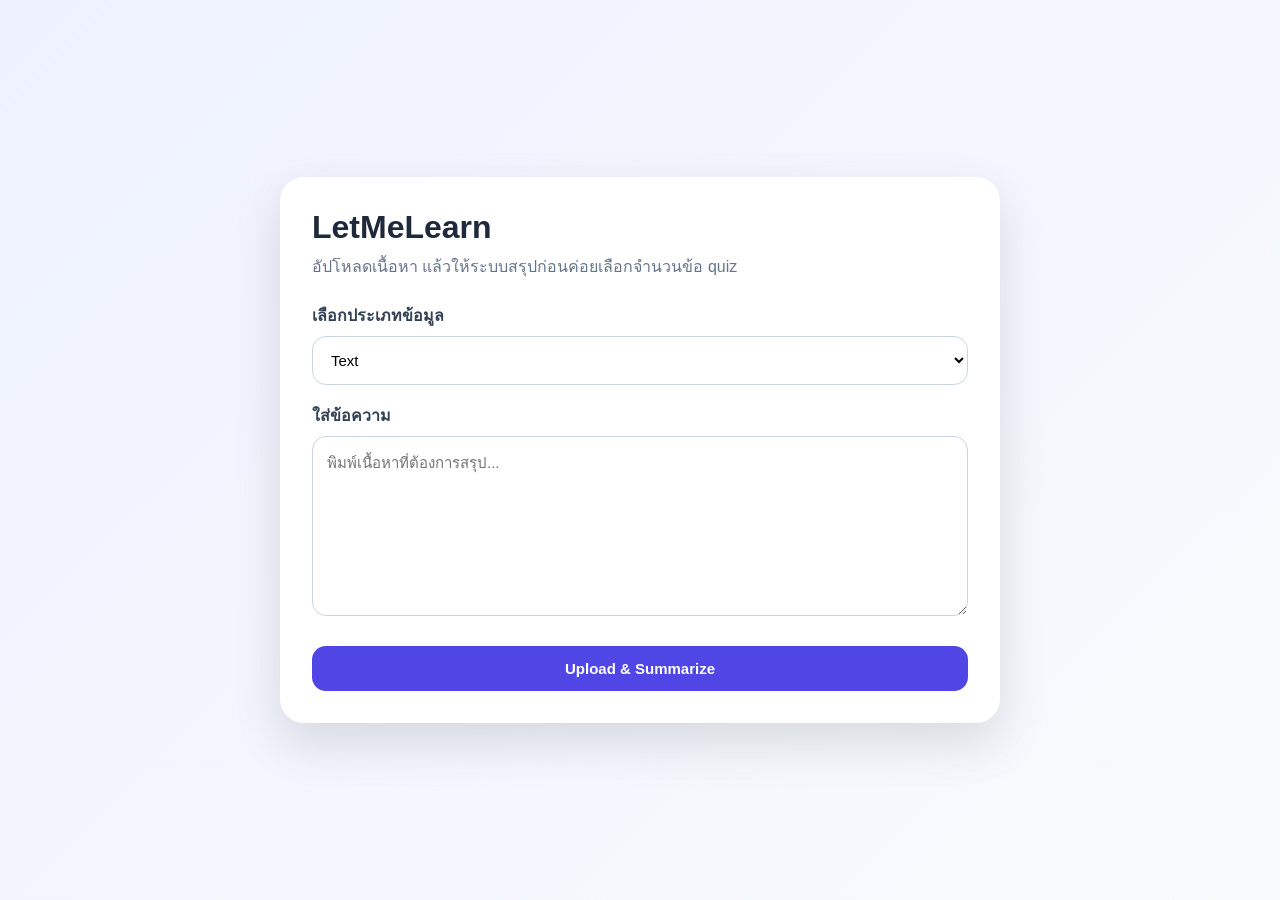
==== index.html @ 799140c4 "Initial commit" ====
<!DOCTYPE html>
<html lang="th">
<head>
  <meta charset="UTF-8" />
  <meta name="viewport" content="width=device-width, initial-scale=1.0" />
  <title>LetMeLearn</title>
  <link rel="stylesheet" href="/static/style.css" />
</head>
<body>
  <div class="container">
    <h1>LetMeLearn</h1>
    <div class="subtitle">อัปโหลดเนื้อหา แล้วให้ระบบสรุปก่อนค่อยเลือกจำนวนข้อ quiz</div>

    <form id="uploadForm">
      <div class="field">
        <label for="data_type">เลือกประเภทข้อมูล</label>
        <select id="data_type" name="data_type">
          <option value="text">Text</option>
          <option value="image">Image</option>
          <option value="pdf">PDF</option>
        </select>
      </div>

      <div class="field" id="textBox">
        <label for="text_content">ใส่ข้อความ</label>
        <textarea id="text_content" name="text_content" placeholder="พิมพ์เนื้อหาที่ต้องการสรุป..."></textarea>
      </div>

      <div class="field" id="fileBox" style="display: none;">
        <label for="file">อัปโหลดไฟล์</label>
        <input type="file" id="file" name="file" />
      </div>

      <button class="submit-btn" id="submitBtn" type="submit">Upload & Summarize</button>
    </form>

    <div class="progress-wrapper" id="progressWrapper">
      <div class="progress-header">
        <span>Processing...</span>
        <span id="progressPercent">0%</span>
      </div>
      <div class="progress-bar">
        <div class="progress-fill" id="progressFill"></div>
      </div>
      <div class="status-text" id="statusText">กำลังเริ่มประมวลผล...</div>
    </div>
  </div>

  

  <script src="/static/script.js"></script>
</body>
</html>
---- static/style.css ----
* {
  box-sizing: border-box;
  font-family: Arial, sans-serif;
}

body {
  margin: 0;
  background: linear-gradient(135deg, #eef2ff, #f8fafc);
  min-height: 100vh;
  display: flex;
  align-items: center;
  justify-content: center;
  padding: 24px;
}

.container {
  width: 100%;
  max-width: 720px;
  background: white;
  border-radius: 24px;
  box-shadow: 0 20px 50px rgba(0, 0, 0, 0.12);
  padding: 32px;
  animation: fadeUp 0.5s ease;
}

h1 {
  margin-top: 0;
  margin-bottom: 8px;
  font-size: 32px;
  color: #1e293b;
}

.subtitle {
  margin-bottom: 24px;
  color: #64748b;
}

label {
  display: block;
  margin-bottom: 8px;
  font-weight: bold;
  color: #334155;
}

select,
textarea,
input[type="file"],
input[type="number"] {
  width: 100%;
  padding: 14px;
  border: 1px solid #cbd5e1;
  border-radius: 14px;
  font-size: 15px;
  outline: none;
  transition: 0.2s;
  background: #fff;
}

select:focus,
textarea:focus,
input[type="file"]:focus,
input[type="number"]:focus {
  border-color: #6366f1;
  box-shadow: 0 0 0 4px rgba(99, 102, 241, 0.12);
}

textarea {
  resize: vertical;
  min-height: 180px;
}

.field {
  margin-bottom: 18px;
}

.submit-btn,
.quiz-btn,
.close-btn {
  border: none;
  border-radius: 14px;
  padding: 14px 18px;
  font-size: 15px;
  font-weight: bold;
  cursor: pointer;
  transition: 0.2s;
}

.submit-btn {
  width: 100%;
  background: #4f46e5;
  color: white;
  margin-top: 8px;
}

.submit-btn:hover {
  background: #4338ca;
  transform: translateY(-1px);
}

.submit-btn:disabled {
  background: #94a3b8;
  cursor: not-allowed;
  transform: none;
}

.progress-wrapper {
  margin-top: 22px;
  display: none;
  animation: fadeIn 0.3s ease;
}

.progress-header {
  display: flex;
  justify-content: space-between;
  margin-bottom: 8px;
  color: #334155;
  font-weight: bold;
}

.progress-bar {
  width: 100%;
  height: 16px;
  background: #e2e8f0;
  border-radius: 999px;
  overflow: hidden;
}

.progress-fill {
  width: 0%;
  height: 100%;
  background: linear-gradient(90deg, #6366f1, #8b5cf6);
  border-radius: 999px;
  transition: width 0.35s ease;
}

.status-text {
  margin-top: 8px;
  color: #64748b;
  font-size: 14px;
}

.modal-overlay {
  position: fixed;
  inset: 0;
  background: rgba(15, 23, 42, 0.55);
  display: none;
  align-items: center;
  justify-content: center;
  padding: 20px;
  z-index: 999;
}

.modal {
  width: 100%;
  max-width: 700px;
  max-height: 85vh;
  overflow-y: auto;
  background: white;
  border-radius: 24px;
  padding: 28px;
  box-shadow: 0 24px 60px rgba(0, 0, 0, 0.2);
  animation: popIn 0.25s ease;
}

.modal h2 {
  margin-top: 0;
  color: #1e293b;
}

.summary-box {
  background: #f8fafc;
  border: 1px solid #e2e8f0;
  border-radius: 16px;
  padding: 16px;
  color: #334155;
  white-space: pre-wrap;
  line-height: 1.6;
  margin-bottom: 20px;
}

.quiz-actions {
  display: flex;
  gap: 12px;
  margin-top: 16px;
  flex-wrap: wrap;
}

.quiz-btn {
  background: #16a34a;
  color: white;
  flex: 1;
  min-width: 160px;
}

.quiz-btn:hover {
  background: #15803d;
}

.close-btn {
  background: #e2e8f0;
  color: #1e293b;
  flex: 1;
  min-width: 160px;
}

.close-btn:hover {
  background: #cbd5e1;
}

.small-note {
  font-size: 13px;
  color: #64748b;
  margin-top: 8px;
}

@keyframes fadeUp {
  from {
    opacity: 0;
    transform: translateY(18px);
  }
  to {
    opacity: 1;
    transform: translateY(0);
  }
}

@keyframes fadeIn {
  from { opacity: 0; }
  to { opacity: 1; }
}

@keyframes popIn {
  from {
    opacity: 0;
    transform: scale(0.96);
  }
  to {
    opacity: 1;
    transform: scale(1);
  }
}
.quiz-card {
  background: #ffffff;
  border: 1px solid #e2e8f0;
  border-radius: 18px;
  padding: 18px;
  margin-bottom: 18px;
  box-shadow: 0 8px 24px rgba(15, 23, 42, 0.05);
}

.quiz-question {
  font-size: 16px;
  color: #1e293b;
  margin-bottom: 14px;
  line-height: 1.6;
}

.quiz-choices {
  display: grid;
  gap: 10px;
}

.choice-item {
  display: flex;
  align-items: center;
  gap: 10px;
  background: #f8fafc;
  border: 1px solid #e2e8f0;
  border-radius: 14px;
  padding: 12px 14px;
  cursor: pointer;
  transition: 0.2s;
}

.choice-item:hover {
  background: #eef2ff;
  border-color: #6366f1;
}

.choice-item input[type="radio"] {
  width: auto;
  margin: 0;
}

.answer-result {
  margin-top: 14px;
  padding: 12px 14px;
  border-radius: 12px;
  font-size: 14px;
  font-weight: bold;
}

.answer-result.correct {
  background: #dcfce7;
  color: #166534;
  border: 1px solid #86efac;
}

.answer-result.incorrect {
  background: #fee2e2;
  color: #991b1b;
  border: 1px solid #fca5a5;
}

.score-box {
  margin-top: 20px;
  padding: 16px 18px;
  border-radius: 16px;
  background: #ede9fe;
  color: #4c1d95;
  font-size: 18px;
  font-weight: bold;
  text-align: center;
}

.quiz-footer-actions {
  display: flex;
  gap: 12px;
  margin-top: 20px;
  flex-wrap: wrap;
}
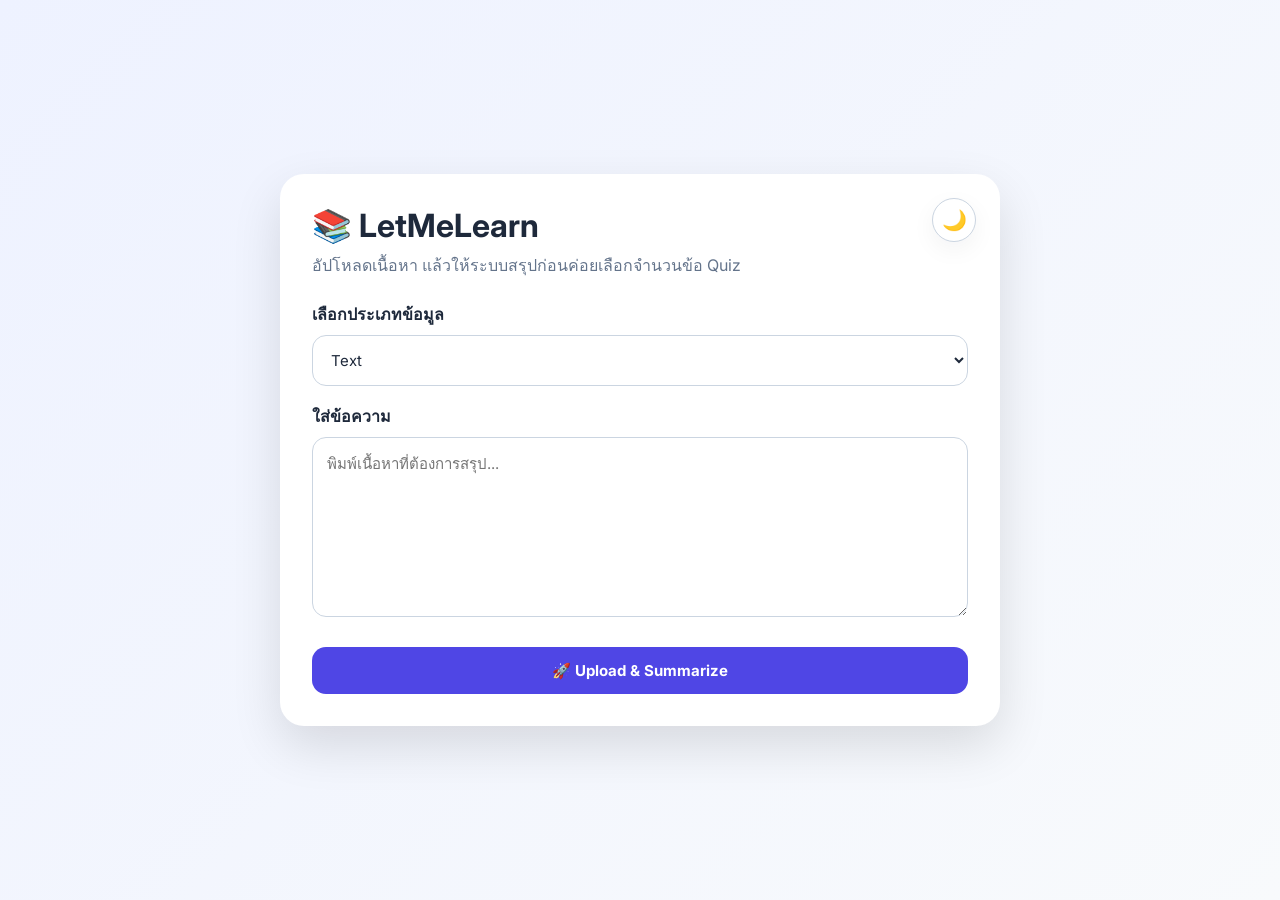
==== commit 88066580: "remove local tesseract config from main" ====
--- a/index.html
+++ b/index.html
@@ -1,15 +1,20 @@
 <!DOCTYPE html>
 <html lang="th">
+
 <head>
   <meta charset="UTF-8" />
   <meta name="viewport" content="width=device-width, initial-scale=1.0" />
   <title>LetMeLearn</title>
-  <link rel="stylesheet" href="/static/style.css" />
+  <link href="https://fonts.googleapis.com/css2?family=Inter:wght@400;600;700&display=swap" rel="stylesheet" />
+  <link rel="stylesheet" href="static/style.css">
+  <script src="static/theme.js"></script>
 </head>
+
 <body>
   <div class="container">
-    <h1>LetMeLearn</h1>
-    <div class="subtitle">อัปโหลดเนื้อหา แล้วให้ระบบสรุปก่อนค่อยเลือกจำนวนข้อ quiz</div>
+    <button class="theme-toggle" id="themeToggleBtn">🌙</button>
+    <h1>📚 LetMeLearn</h1>
+    <div class="subtitle">อัปโหลดเนื้อหา แล้วให้ระบบสรุปก่อนค่อยเลือกจำนวนข้อ Quiz</div>
 
     <form id="uploadForm">
       <div class="field">
@@ -31,7 +36,7 @@
         <input type="file" id="file" name="file" />
       </div>
 
-      <button class="submit-btn" id="submitBtn" type="submit">Upload & Summarize</button>
+      <button class="submit-btn" id="submitBtn" type="submit">🚀 Upload & Summarize</button>
     </form>
 
     <div class="progress-wrapper" id="progressWrapper">
@@ -46,8 +51,9 @@
     </div>
   </div>
 
-  
 
-  <script src="/static/script.js"></script>
+
+  <script src="static/script.js"></script>
 </body>
-</html>
+
+</html>
--- a/static/style.css
+++ b/static/style.css
@@ -1,321 +1,769 @@
-* {
-  box-sizing: border-box;
-  font-family: Arial, sans-serif;
-}
-
-body {
-  margin: 0;
-  background: linear-gradient(135deg, #eef2ff, #f8fafc);
-  min-height: 100vh;
-  display: flex;
-  align-items: center;
-  justify-content: center;
-  padding: 24px;
-}
-
-.container {
-  width: 100%;
-  max-width: 720px;
-  background: white;
-  border-radius: 24px;
-  box-shadow: 0 20px 50px rgba(0, 0, 0, 0.12);
-  padding: 32px;
-  animation: fadeUp 0.5s ease;
-}
-
-h1 {
-  margin-top: 0;
-  margin-bottom: 8px;
-  font-size: 32px;
-  color: #1e293b;
-}
-
-.subtitle {
-  margin-bottom: 24px;
-  color: #64748b;
-}
-
-label {
-  display: block;
-  margin-bottom: 8px;
-  font-weight: bold;
-  color: #334155;
-}
-
-select,
-textarea,
-input[type="file"],
-input[type="number"] {
-  width: 100%;
-  padding: 14px;
-  border: 1px solid #cbd5e1;
-  border-radius: 14px;
-  font-size: 15px;
-  outline: none;
-  transition: 0.2s;
-  background: #fff;
-}
-
-select:focus,
-textarea:focus,
-input[type="file"]:focus,
-input[type="number"]:focus {
-  border-color: #6366f1;
-  box-shadow: 0 0 0 4px rgba(99, 102, 241, 0.12);
-}
-
-textarea {
-  resize: vertical;
-  min-height: 180px;
-}
-
-.field {
-  margin-bottom: 18px;
-}
-
-.submit-btn,
-.quiz-btn,
-.close-btn {
-  border: none;
-  border-radius: 14px;
-  padding: 14px 18px;
-  font-size: 15px;
-  font-weight: bold;
-  cursor: pointer;
-  transition: 0.2s;
-}
-
-.submit-btn {
-  width: 100%;
-  background: #4f46e5;
-  color: white;
-  margin-top: 8px;
-}
-
-.submit-btn:hover {
-  background: #4338ca;
-  transform: translateY(-1px);
-}
-
-.submit-btn:disabled {
-  background: #94a3b8;
-  cursor: not-allowed;
-  transform: none;
-}
-
-.progress-wrapper {
-  margin-top: 22px;
-  display: none;
-  animation: fadeIn 0.3s ease;
-}
-
-.progress-header {
-  display: flex;
-  justify-content: space-between;
-  margin-bottom: 8px;
-  color: #334155;
-  font-weight: bold;
-}
-
-.progress-bar {
-  width: 100%;
-  height: 16px;
-  background: #e2e8f0;
-  border-radius: 999px;
-  overflow: hidden;
-}
-
-.progress-fill {
-  width: 0%;
-  height: 100%;
-  background: linear-gradient(90deg, #6366f1, #8b5cf6);
-  border-radius: 999px;
-  transition: width 0.35s ease;
-}
-
-.status-text {
-  margin-top: 8px;
-  color: #64748b;
-  font-size: 14px;
-}
-
-.modal-overlay {
-  position: fixed;
-  inset: 0;
-  background: rgba(15, 23, 42, 0.55);
-  display: none;
-  align-items: center;
-  justify-content: center;
-  padding: 20px;
-  z-index: 999;
-}
-
-.modal {
-  width: 100%;
-  max-width: 700px;
-  max-height: 85vh;
-  overflow-y: auto;
-  background: white;
-  border-radius: 24px;
-  padding: 28px;
-  box-shadow: 0 24px 60px rgba(0, 0, 0, 0.2);
-  animation: popIn 0.25s ease;
-}
-
-.modal h2 {
-  margin-top: 0;
-  color: #1e293b;
-}
-
-.summary-box {
-  background: #f8fafc;
-  border: 1px solid #e2e8f0;
-  border-radius: 16px;
-  padding: 16px;
-  color: #334155;
-  white-space: pre-wrap;
-  line-height: 1.6;
-  margin-bottom: 20px;
-}
-
-.quiz-actions {
-  display: flex;
-  gap: 12px;
-  margin-top: 16px;
-  flex-wrap: wrap;
-}
-
-.quiz-btn {
-  background: #16a34a;
-  color: white;
-  flex: 1;
-  min-width: 160px;
-}
-
-.quiz-btn:hover {
-  background: #15803d;
-}
-
-.close-btn {
-  background: #e2e8f0;
-  color: #1e293b;
-  flex: 1;
-  min-width: 160px;
-}
-
-.close-btn:hover {
-  background: #cbd5e1;
-}
-
-.small-note {
-  font-size: 13px;
-  color: #64748b;
-  margin-top: 8px;
-}
-
-@keyframes fadeUp {
-  from {
-    opacity: 0;
-    transform: translateY(18px);
-  }
-  to {
-    opacity: 1;
-    transform: translateY(0);
-  }
-}
-
-@keyframes fadeIn {
-  from { opacity: 0; }
-  to { opacity: 1; }
-}
-
-@keyframes popIn {
-  from {
-    opacity: 0;
-    transform: scale(0.96);
-  }
-  to {
-    opacity: 1;
-    transform: scale(1);
-  }
-}
-.quiz-card {
-  background: #ffffff;
-  border: 1px solid #e2e8f0;
-  border-radius: 18px;
-  padding: 18px;
-  margin-bottom: 18px;
-  box-shadow: 0 8px 24px rgba(15, 23, 42, 0.05);
-}
-
-.quiz-question {
-  font-size: 16px;
-  color: #1e293b;
-  margin-bottom: 14px;
-  line-height: 1.6;
-}
-
-.quiz-choices {
-  display: grid;
-  gap: 10px;
-}
-
-.choice-item {
-  display: flex;
-  align-items: center;
-  gap: 10px;
-  background: #f8fafc;
-  border: 1px solid #e2e8f0;
-  border-radius: 14px;
-  padding: 12px 14px;
-  cursor: pointer;
-  transition: 0.2s;
-}
-
-.choice-item:hover {
-  background: #eef2ff;
-  border-color: #6366f1;
-}
-
-.choice-item input[type="radio"] {
-  width: auto;
-  margin: 0;
-}
-
-.answer-result {
-  margin-top: 14px;
-  padding: 12px 14px;
-  border-radius: 12px;
-  font-size: 14px;
-  font-weight: bold;
-}
-
-.answer-result.correct {
-  background: #dcfce7;
-  color: #166534;
-  border: 1px solid #86efac;
-}
-
-.answer-result.incorrect {
-  background: #fee2e2;
-  color: #991b1b;
-  border: 1px solid #fca5a5;
-}
-
-.score-box {
-  margin-top: 20px;
-  padding: 16px 18px;
-  border-radius: 16px;
-  background: #ede9fe;
-  color: #4c1d95;
-  font-size: 18px;
-  font-weight: bold;
-  text-align: center;
-}
-
-.quiz-footer-actions {
-  display: flex;
-  gap: 12px;
-  margin-top: 20px;
-  flex-wrap: wrap;
-}+:root {
+  --bg-gradient: linear-gradient(135deg, #eef2ff, #f8fafc);
+  --container-bg: #ffffff;
+  --text-primary: #1e293b;
+  --text-secondary: #64748b;
+  --border-color: #cbd5e1;
+  --input-bg: #ffffff;
+  --input-focus: rgba(99, 102, 241, 0.12);
+  --input-focus-border: #6366f1;
+  --primary-btn: #4f46e5;
+  --primary-btn-hover: #4338ca;
+  --success-btn: #16a34a;
+  --success-btn-hover: #15803d;
+  --secondary-btn: #e2e8f0;
+  --secondary-btn-hover: #cbd5e1;
+  --secondary-btn-text: #1e293b;
+  --progress-bg: #e2e8f0;
+  --card-bg: #ffffff;
+  --card-border: #e2e8f0;
+  --choice-bg: #f8fafc;
+  --choice-hover-bg: #eef2ff;
+  --choice-hover-border: #6366f1;
+  --summary-bg: #f8fafc;
+  --shadow-sm: 0 8px 24px rgba(15, 23, 42, 0.05);
+  --shadow-lg: 0 20px 50px rgba(0, 0, 0, 0.12);
+}
+
+body.dark-mode {
+  --bg-gradient: linear-gradient(135deg, #0f172a, #1e293b);
+  --container-bg: #1e293b;
+  --text-primary: #f1f5f9;
+  --text-secondary: #94a3b8;
+  --border-color: #334155;
+  --input-bg: #0f172a;
+  --input-focus: rgba(129, 140, 248, 0.2);
+  --input-focus-border: #818cf8;
+  --primary-btn: #6366f1;
+  --primary-btn-hover: #4f46e5;
+  --success-btn: #22c55e;
+  --success-btn-hover: #16a34a;
+  --secondary-btn: #334155;
+  --secondary-btn-hover: #475569;
+  --secondary-btn-text: #f1f5f9;
+  --progress-bg: #334155;
+  --card-bg: #0f172a;
+  --card-border: #334155;
+  --choice-bg: #1e293b;
+  --choice-hover-bg: #334155;
+  --choice-hover-border: #818cf8;
+  --summary-bg: #0f172a;
+  --shadow-sm: 0 8px 24px rgba(0, 0, 0, 0.4);
+  --shadow-lg: 0 20px 50px rgba(0, 0, 0, 0.6);
+}
+
+* {
+  box-sizing: border-box;
+  font-family: 'Inter', Arial, sans-serif;
+}
+
+body {
+  margin: 0;
+  background: var(--bg-gradient);
+  min-height: 100vh;
+  display: flex;
+  align-items: center;
+  justify-content: center;
+  padding: 24px;
+  color: var(--text-primary);
+  transition: background 0.3s ease, color 0.3s ease;
+}
+
+.container {
+  width: 100%;
+  max-width: 720px;
+  background: var(--container-bg);
+  border-radius: 24px;
+  box-shadow: var(--shadow-lg);
+  padding: 32px;
+  animation: fadeUp 0.5s ease;
+  transition: background 0.3s ease, box-shadow 0.3s ease;
+  position: relative;
+}
+
+h1 {
+  margin-top: 0;
+  margin-bottom: 8px;
+  font-size: 32px;
+  color: var(--text-primary);
+  transition: color 0.3s ease;
+}
+
+.subtitle {
+  margin-bottom: 24px;
+  color: var(--text-secondary);
+  transition: color 0.3s ease;
+}
+
+label {
+  display: block;
+  margin-bottom: 8px;
+  font-weight: bold;
+  color: var(--text-primary);
+  transition: color 0.3s ease;
+}
+
+select,
+textarea,
+input[type="text"],
+input[type="file"],
+input[type="number"] {
+  width: 100%;
+  padding: 14px;
+  border: 1px solid var(--border-color);
+  border-radius: 14px;
+  font-size: 15px;
+  outline: none;
+  transition: 0.2s;
+  background: var(--input-bg);
+  color: var(--text-primary);
+}
+
+select:focus,
+textarea:focus,
+input[type="text"]:focus,
+input[type="file"]:focus,
+input[type="number"]:focus {
+  border-color: var(--input-focus-border);
+  box-shadow: 0 0 0 4px var(--input-focus);
+}
+
+textarea {
+  resize: vertical;
+  min-height: 180px;
+}
+
+.field {
+  margin-bottom: 18px;
+}
+
+.submit-btn,
+.quiz-btn,
+.close-btn {
+  border: none;
+  border-radius: 14px;
+  padding: 14px 18px;
+  font-size: 15px;
+  font-weight: bold;
+  cursor: pointer;
+  transition: 0.2s;
+}
+
+.submit-btn {
+  width: 100%;
+  background: var(--primary-btn);
+  color: white;
+  margin-top: 8px;
+}
+
+.submit-btn:hover {
+  background: var(--primary-btn-hover);
+  transform: translateY(-1px);
+}
+
+.submit-btn:disabled {
+  background: var(--text-secondary);
+  cursor: not-allowed;
+  transform: none;
+}
+
+.progress-wrapper {
+  margin-top: 22px;
+  display: none;
+  animation: fadeIn 0.3s ease;
+}
+
+.progress-header {
+  display: flex;
+  justify-content: space-between;
+  margin-bottom: 8px;
+  color: var(--text-primary);
+  font-weight: bold;
+}
+
+.progress-bar {
+  width: 100%;
+  height: 16px;
+  background: var(--progress-bg);
+  border-radius: 999px;
+  overflow: hidden;
+  transition: background 0.3s ease;
+}
+
+.progress-fill {
+  width: 0%;
+  height: 100%;
+  background: linear-gradient(90deg, #6366f1, #8b5cf6);
+  border-radius: 999px;
+  transition: width 0.35s ease;
+}
+
+.status-text {
+  margin-top: 8px;
+  color: var(--text-secondary);
+  font-size: 14px;
+}
+
+.summary-box {
+  background: var(--summary-bg);
+  border: 1px solid var(--border-color);
+  border-radius: 16px;
+  padding: 16px;
+  color: var(--text-primary);
+  white-space: pre-wrap;
+  line-height: 1.6;
+  margin-bottom: 20px;
+  transition: background 0.3s ease, border-color 0.3s ease, color 0.3s ease;
+}
+
+.quiz-actions {
+  display: flex;
+  gap: 12px;
+  margin-top: 16px;
+  flex-wrap: wrap;
+}
+
+.quiz-btn {
+  background: var(--success-btn);
+  color: white;
+  flex: 1;
+  min-width: 160px;
+}
+
+.quiz-btn:hover {
+  background: var(--success-btn-hover);
+}
+
+.close-btn {
+  background: var(--secondary-btn);
+  color: var(--secondary-btn-text);
+  flex: 1;
+  min-width: 160px;
+}
+
+.close-btn:hover {
+  background: var(--secondary-btn-hover);
+}
+
+.quiz-card {
+  background: var(--card-bg);
+  border: 1px solid var(--card-border);
+  border-radius: 18px;
+  padding: 18px;
+  margin-bottom: 18px;
+  box-shadow: var(--shadow-sm);
+  transition: background 0.3s ease, border-color 0.3s ease;
+}
+
+.quiz-question {
+  font-size: 16px;
+  color: var(--text-primary);
+  margin-bottom: 14px;
+  line-height: 1.6;
+}
+
+.quiz-choices {
+  display: grid;
+  gap: 10px;
+}
+
+.choice-item {
+  display: flex;
+  align-items: center;
+  gap: 10px;
+  background: var(--choice-bg);
+  border: 1px solid var(--border-color);
+  border-radius: 14px;
+  padding: 12px 14px;
+  cursor: pointer;
+  transition: 0.2s;
+  color: var(--text-primary);
+}
+
+.choice-item:hover {
+  background: var(--choice-hover-bg);
+  border-color: var(--choice-hover-border);
+}
+
+.choice-item input[type="radio"] {
+  width: auto;
+  margin: 0;
+}
+
+.answer-result {
+  margin-top: 14px;
+  padding: 12px 14px;
+  border-radius: 12px;
+  font-size: 14px;
+  font-weight: bold;
+}
+
+.answer-result.correct {
+  background: #dcfce7;
+  color: #166534;
+  border: 1px solid #86efac;
+}
+
+.answer-result.incorrect {
+  background: #fee2e2;
+  color: #991b1b;
+  border: 1px solid #fca5a5;
+}
+
+body.dark-mode .answer-result.correct {
+  background: rgba(22, 101, 52, 0.3);
+  color: #86efac;
+  border: 1px solid #166534;
+}
+
+body.dark-mode .answer-result.incorrect {
+  background: rgba(153, 27, 27, 0.3);
+  color: #fca5a5;
+  border: 1px solid #991b1b;
+}
+
+.score-box {
+  margin-top: 20px;
+  padding: 16px 18px;
+  border-radius: 16px;
+  background: #ede9fe;
+  color: #4c1d95;
+  font-size: 18px;
+  font-weight: bold;
+  text-align: center;
+}
+
+body.dark-mode .score-box {
+  background: rgba(76, 29, 149, 0.3);
+  color: #c4b5fd;
+}
+
+.quiz-footer-actions {
+  display: flex;
+  gap: 12px;
+  margin-top: 20px;
+  flex-wrap: wrap;
+}
+
+/* Theme Toggle Button */
+.theme-toggle {
+  position: absolute;
+  top: 24px;
+  right: 24px;
+  background: var(--input-bg);
+  border: 1px solid var(--border-color);
+  color: var(--text-primary);
+  border-radius: 50%;
+  width: 44px;
+  height: 44px;
+  display: flex;
+  align-items: center;
+  justify-content: center;
+  font-size: 20px;
+  cursor: pointer;
+  transition: all 0.3s ease;
+  box-shadow: var(--shadow-sm);
+  z-index: 10;
+}
+
+.theme-toggle:hover {
+  transform: scale(1.05);
+  box-shadow: 0 0 15px rgba(99, 102, 241, 0.4);
+}
+
+@keyframes fadeUp {
+  from {
+    opacity: 0;
+    transform: translateY(18px);
+  }
+  to {
+    opacity: 1;
+    transform: translateY(0);
+  }
+}
+
+@keyframes fadeIn {
+  from { opacity: 0; }
+  to { opacity: 1; }
+}
+
+@keyframes popIn {
+  from {
+    opacity: 0;
+    transform: scale(0.96);
+  }
+  to {
+    opacity: 1;
+    transform: scale(1);
+  }
+}
+
+/* Section Title */
+.section-title {
+  font-size: 20px;
+  font-weight: 700;
+  color: var(--text-primary);
+  margin-top: 28px;
+  margin-bottom: 16px;
+  padding-bottom: 8px;
+  border-bottom: 2px solid var(--border-color);
+  transition: color 0.3s ease, border-color 0.3s ease;
+}
+
+/* Quiz button disabled state */
+.quiz-btn:disabled {
+  background: var(--text-secondary);
+  cursor: not-allowed;
+  transform: none;
+}
+
+/* Quiz card hover effect */
+.quiz-card:hover {
+  transform: translateY(-2px);
+  box-shadow: 0 12px 32px rgba(99, 102, 241, 0.12);
+}
+
+/* Responsive adjustments */
+@media (max-width: 480px) {
+  .container {
+    padding: 20px;
+    border-radius: 18px;
+  }
+
+  h1 {
+    font-size: 24px;
+  }
+
+  .theme-toggle {
+    width: 38px;
+    height: 38px;
+    font-size: 16px;
+    top: 16px;
+    right: 16px;
+  }
+}
+
+/* Tooltip Styles */
+.tooltip-icon {
+  display: inline-flex;
+  align-items: center;
+  justify-content: center;
+  width: 18px;
+  height: 18px;
+  background: var(--border-color);
+  color: var(--container-bg);
+  border-radius: 50%;
+  font-size: 11px;
+  margin-left: 6px;
+  cursor: help;
+  position: relative;
+  transition: background 0.2s;
+}
+
+.tooltip-icon:hover {
+  background: var(--input-focus-border);
+}
+
+.tooltip-icon::after {
+  content: attr(data-tooltip);
+  position: absolute;
+  bottom: 150%;
+  left: 50%;
+  transform: translateX(-50%);
+  background: var(--text-primary);
+  color: var(--container-bg);
+  padding: 8px 12px;
+  border-radius: 8px;
+  font-size: 13px;
+  font-weight: normal;
+  white-space: pre-wrap;
+  width: max-content;
+  max-width: 250px;
+  opacity: 0;
+  visibility: hidden;
+  transition: opacity 0.2s, bottom 0.2s;
+  box-shadow: var(--shadow-sm);
+  z-index: 100;
+  text-align: center;
+  pointer-events: none;
+}
+
+.tooltip-icon::before {
+  content: "";
+  position: absolute;
+  bottom: 110%;
+  left: 50%;
+  transform: translateX(-50%);
+  border-width: 6px;
+  border-style: solid;
+  border-color: var(--text-primary) transparent transparent transparent;
+  opacity: 0;
+  visibility: hidden;
+  transition: opacity 0.2s, bottom 0.2s;
+  z-index: 100;
+  pointer-events: none;
+}
+
+.tooltip-icon:hover::after,
+.tooltip-icon:hover::before {
+  opacity: 1;
+  visibility: visible;
+  bottom: calc(100% + 5px);
+}
+
+/* Loading Overlay Styles (Result Page) */
+.loading-overlay {
+  position: absolute;
+  inset: 0;
+  background: rgba(var(--container-bg), 0.9);
+  /* Use a fallback background if rgba parsing fails due to variable containing hex */
+  background: var(--container-bg);
+  opacity: 0.95;
+  border-radius: 24px;
+  display: none; /* hidden by default */
+  flex-direction: column;
+  align-items: center;
+  justify-content: center;
+  z-index: 50;
+  animation: fadeIn 0.3s ease;
+}
+
+body.dark-mode .loading-overlay {
+  background: var(--container-bg);
+}
+
+.spinner {
+  width: 50px;
+  height: 50px;
+  border: 4px solid var(--border-color);
+  border-top-color: var(--primary-btn);
+  border-radius: 50%;
+  animation: spin 1s linear infinite;
+  margin-bottom: 20px;
+}
+
+.loading-text {
+  font-size: 18px;
+  font-weight: 600;
+  color: var(--text-primary);
+  margin-bottom: 8px;
+}
+
+.loading-subtext {
+  font-size: 14px;
+  color: var(--text-secondary);
+}
+
+@keyframes spin {
+  to { transform: rotate(360deg); }
+}
+
+/* Choice Item Highlights */
+.choice-item.selected {
+  border-color: var(--input-focus-border);
+  background: var(--choice-hover-bg);
+}
+
+.choice-item.correct-choice,
+.choice-item.correct-choice-highlight {
+  border-color: #166534;
+  background: #dcfce7;
+  color: #166534;
+}
+
+body.dark-mode .choice-item.correct-choice,
+body.dark-mode .choice-item.correct-choice-highlight {
+  border-color: #86efac;
+  background: rgba(22, 101, 52, 0.4);
+  color: #86efac;
+}
+
+.choice-item.incorrect-choice {
+  border-color: #991b1b;
+  background: #fee2e2;
+  color: #991b1b;
+}
+
+body.dark-mode .choice-item.incorrect-choice {
+  border-color: #fca5a5;
+  background: rgba(153, 27, 27, 0.4);
+  color: #fca5a5;
+}
+
+/* Base Modal Overlays */
+.modal-overlay {
+  position: fixed;
+  inset: 0;
+  background: rgba(15, 23, 42, 0.55);
+  display: none;
+  align-items: center;
+  justify-content: center;
+  padding: 20px;
+  z-index: 999;
+}
+
+/* Score Modal */
+.score-modal {
+  width: 100%;
+  max-width: 440px;
+  background: var(--container-bg);
+  border-radius: 28px;
+  padding: 40px;
+  text-align: center;
+  box-shadow: 0 30px 60px rgba(0,0,0,0.3);
+  animation: popIn 0.4s cubic-bezier(0.175, 0.885, 0.32, 1.275);
+}
+
+.score-modal h2 {
+  margin-top: 0;
+  color: var(--text-primary);
+  font-size: 24px;
+}
+
+.score-circle {
+  width: 140px;
+  height: 140px;
+  margin: 30px auto;
+  border-radius: 50%;
+  background: linear-gradient(135deg, #6366f1, #a855f7);
+  display: flex;
+  align-items: center;
+  justify-content: center;
+  box-shadow: 0 10px 25px rgba(99, 102, 241, 0.3);
+  color: white;
+  font-size: 42px;
+  font-weight: 800;
+  letter-spacing: -2px;
+}
+
+.feedback-text {
+  font-size: 18px;
+  color: var(--text-secondary);
+  margin-bottom: 30px;
+}
+
+.score-modal-actions {
+  display: flex;
+  flex-direction: column;
+  gap: 12px;
+}
+
+.score-modal-actions button {
+  width: 100%;
+}
+
+/* Error Card */
+.error-card {
+  background: var(--container-bg);
+  border: 1px solid #fca5a5;
+  border-left: 6px solid #ef4444;
+  border-radius: 16px;
+  padding: 24px;
+  margin-bottom: 24px;
+  color: var(--text-primary);
+  box-shadow: var(--shadow-sm);
+  animation: popIn 0.3s ease;
+}
+
+body.dark-mode .error-card {
+  border: 1px solid #991b1b;
+  border-left: 6px solid #ef4444;
+}
+
+/* File Input Styling */
+input[type="file"] {
+  padding: 10px 14px;
+  color: var(--text-secondary);
+  font-family: inherit;
+  font-size: 15px;
+}
+
+input[type="file"]::file-selector-button {
+  background-color: var(--border-color);
+  color: var(--text-primary);
+  border: none;
+  padding: 8px 16px;
+  border-radius: 8px;
+  cursor: pointer;
+  font-family: inherit;
+  font-weight: 600;
+  margin-right: 16px;
+  transition: all 0.2s ease;
+}
+
+input[type="file"]::file-selector-button:hover {
+  background-color: var(--input-focus-border);
+  color: white;
+}
+
+/* Custom Number Input Wrapper */
+.number-input-wrapper {
+  display: flex;
+  align-items: center;
+  background: var(--input-bg);
+  border: 2px solid var(--border-color);
+  border-radius: 12px;
+  overflow: hidden;
+  transition: all 0.2s ease;
+  height: 52px;
+}
+
+.number-input-wrapper:focus-within {
+  border-color: var(--input-focus-border);
+  box-shadow: 0 0 0 4px rgba(99, 102, 241, 0.1);
+}
+
+.number-input-wrapper input[type="number"] {
+  flex: 1;
+  border: none;
+  border-radius: 0;
+  text-align: center;
+  padding: 0;
+  font-size: 18px;
+  font-weight: 700;
+  background: transparent;
+  color: var(--text-primary);
+  -moz-appearance: textfield; /* Hide default arrows in Firefox */
+}
+
+/* Hide default arrows in Chrome/Safari/Edge */
+.number-input-wrapper input[type="number"]::-webkit-outer-spin-button,
+.number-input-wrapper input[type="number"]::-webkit-inner-spin-button {
+  -webkit-appearance: none;
+  margin: 0;
+}
+
+.number-input-wrapper input[type="number"]:focus {
+  border: none;
+  box-shadow: none;
+  outline: none;
+}
+
+.num-btn {
+  background: transparent;
+  border: none;
+  color: var(--text-secondary);
+  font-size: 24px;
+  width: 52px;
+  height: 100%;
+  cursor: pointer;
+  display: flex;
+  align-items: center;
+  justify-content: center;
+  transition: all 0.2s;
+  user-select: none;
+}
+
+.num-btn:active {
+  background: rgba(0,0,0,0.05);
+}
+
+body.dark-mode .num-btn:active {
+  background: rgba(255,255,255,0.05);
+}
+
+.num-btn:hover {
+  color: var(--text-primary);
+  background: var(--border-color);
+}
+
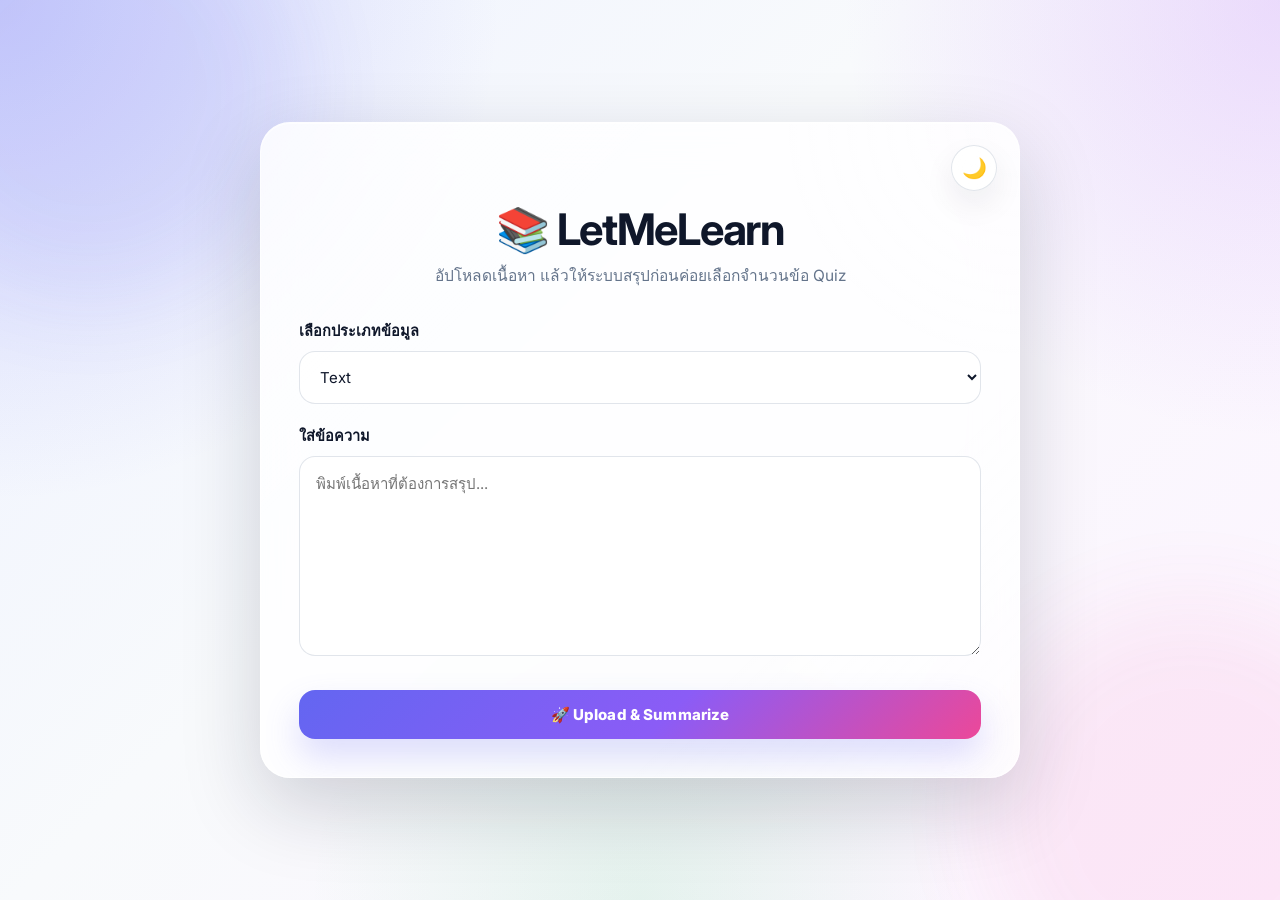
==== commit d31caa19: "Add LetmeLearn's Logo" ====
--- a/index.html
+++ b/index.html
@@ -7,6 +7,7 @@
   <title>LetMeLearn</title>
   <link href="https://fonts.googleapis.com/css2?family=Inter:wght@400;600;700&display=swap" rel="stylesheet" />
   <link rel="stylesheet" href="static/style.css">
+  <link rel="icon" type="image/png" href="/static/favicon.png">
   <script src="static/theme.js"></script>
 </head>
 
--- a/static/style.css
+++ b/static/style.css
@@ -1,769 +1,1058 @@
-:root {
-  --bg-gradient: linear-gradient(135deg, #eef2ff, #f8fafc);
-  --container-bg: #ffffff;
-  --text-primary: #1e293b;
-  --text-secondary: #64748b;
-  --border-color: #cbd5e1;
-  --input-bg: #ffffff;
-  --input-focus: rgba(99, 102, 241, 0.12);
-  --input-focus-border: #6366f1;
-  --primary-btn: #4f46e5;
-  --primary-btn-hover: #4338ca;
-  --success-btn: #16a34a;
-  --success-btn-hover: #15803d;
-  --secondary-btn: #e2e8f0;
-  --secondary-btn-hover: #cbd5e1;
-  --secondary-btn-text: #1e293b;
-  --progress-bg: #e2e8f0;
-  --card-bg: #ffffff;
-  --card-border: #e2e8f0;
-  --choice-bg: #f8fafc;
-  --choice-hover-bg: #eef2ff;
-  --choice-hover-border: #6366f1;
-  --summary-bg: #f8fafc;
-  --shadow-sm: 0 8px 24px rgba(15, 23, 42, 0.05);
-  --shadow-lg: 0 20px 50px rgba(0, 0, 0, 0.12);
-}
-
-body.dark-mode {
-  --bg-gradient: linear-gradient(135deg, #0f172a, #1e293b);
-  --container-bg: #1e293b;
-  --text-primary: #f1f5f9;
-  --text-secondary: #94a3b8;
-  --border-color: #334155;
-  --input-bg: #0f172a;
-  --input-focus: rgba(129, 140, 248, 0.2);
-  --input-focus-border: #818cf8;
-  --primary-btn: #6366f1;
-  --primary-btn-hover: #4f46e5;
-  --success-btn: #22c55e;
-  --success-btn-hover: #16a34a;
-  --secondary-btn: #334155;
-  --secondary-btn-hover: #475569;
-  --secondary-btn-text: #f1f5f9;
-  --progress-bg: #334155;
-  --card-bg: #0f172a;
-  --card-border: #334155;
-  --choice-bg: #1e293b;
-  --choice-hover-bg: #334155;
-  --choice-hover-border: #818cf8;
-  --summary-bg: #0f172a;
-  --shadow-sm: 0 8px 24px rgba(0, 0, 0, 0.4);
-  --shadow-lg: 0 20px 50px rgba(0, 0, 0, 0.6);
-}
-
-* {
-  box-sizing: border-box;
-  font-family: 'Inter', Arial, sans-serif;
-}
-
-body {
-  margin: 0;
-  background: var(--bg-gradient);
-  min-height: 100vh;
-  display: flex;
-  align-items: center;
-  justify-content: center;
-  padding: 24px;
-  color: var(--text-primary);
-  transition: background 0.3s ease, color 0.3s ease;
-}
-
-.container {
-  width: 100%;
-  max-width: 720px;
-  background: var(--container-bg);
-  border-radius: 24px;
-  box-shadow: var(--shadow-lg);
-  padding: 32px;
-  animation: fadeUp 0.5s ease;
-  transition: background 0.3s ease, box-shadow 0.3s ease;
-  position: relative;
-}
-
-h1 {
-  margin-top: 0;
-  margin-bottom: 8px;
-  font-size: 32px;
-  color: var(--text-primary);
-  transition: color 0.3s ease;
-}
-
-.subtitle {
-  margin-bottom: 24px;
-  color: var(--text-secondary);
-  transition: color 0.3s ease;
-}
-
-label {
-  display: block;
-  margin-bottom: 8px;
-  font-weight: bold;
-  color: var(--text-primary);
-  transition: color 0.3s ease;
-}
-
-select,
-textarea,
-input[type="text"],
-input[type="file"],
-input[type="number"] {
-  width: 100%;
-  padding: 14px;
-  border: 1px solid var(--border-color);
-  border-radius: 14px;
-  font-size: 15px;
-  outline: none;
-  transition: 0.2s;
-  background: var(--input-bg);
-  color: var(--text-primary);
-}
-
-select:focus,
-textarea:focus,
-input[type="text"]:focus,
-input[type="file"]:focus,
-input[type="number"]:focus {
-  border-color: var(--input-focus-border);
-  box-shadow: 0 0 0 4px var(--input-focus);
-}
-
-textarea {
-  resize: vertical;
-  min-height: 180px;
-}
-
-.field {
-  margin-bottom: 18px;
-}
-
-.submit-btn,
-.quiz-btn,
-.close-btn {
-  border: none;
-  border-radius: 14px;
-  padding: 14px 18px;
-  font-size: 15px;
-  font-weight: bold;
-  cursor: pointer;
-  transition: 0.2s;
-}
-
-.submit-btn {
-  width: 100%;
-  background: var(--primary-btn);
-  color: white;
-  margin-top: 8px;
-}
-
-.submit-btn:hover {
-  background: var(--primary-btn-hover);
-  transform: translateY(-1px);
-}
-
-.submit-btn:disabled {
-  background: var(--text-secondary);
-  cursor: not-allowed;
-  transform: none;
-}
-
-.progress-wrapper {
-  margin-top: 22px;
-  display: none;
-  animation: fadeIn 0.3s ease;
-}
-
-.progress-header {
-  display: flex;
-  justify-content: space-between;
-  margin-bottom: 8px;
-  color: var(--text-primary);
-  font-weight: bold;
-}
-
-.progress-bar {
-  width: 100%;
-  height: 16px;
-  background: var(--progress-bg);
-  border-radius: 999px;
-  overflow: hidden;
-  transition: background 0.3s ease;
-}
-
-.progress-fill {
-  width: 0%;
-  height: 100%;
-  background: linear-gradient(90deg, #6366f1, #8b5cf6);
-  border-radius: 999px;
-  transition: width 0.35s ease;
-}
-
-.status-text {
-  margin-top: 8px;
-  color: var(--text-secondary);
-  font-size: 14px;
-}
-
-.summary-box {
-  background: var(--summary-bg);
-  border: 1px solid var(--border-color);
-  border-radius: 16px;
-  padding: 16px;
-  color: var(--text-primary);
-  white-space: pre-wrap;
-  line-height: 1.6;
-  margin-bottom: 20px;
-  transition: background 0.3s ease, border-color 0.3s ease, color 0.3s ease;
-}
-
-.quiz-actions {
-  display: flex;
-  gap: 12px;
-  margin-top: 16px;
-  flex-wrap: wrap;
-}
-
-.quiz-btn {
-  background: var(--success-btn);
-  color: white;
-  flex: 1;
-  min-width: 160px;
-}
-
-.quiz-btn:hover {
-  background: var(--success-btn-hover);
-}
-
-.close-btn {
-  background: var(--secondary-btn);
-  color: var(--secondary-btn-text);
-  flex: 1;
-  min-width: 160px;
-}
-
-.close-btn:hover {
-  background: var(--secondary-btn-hover);
-}
-
-.quiz-card {
-  background: var(--card-bg);
-  border: 1px solid var(--card-border);
-  border-radius: 18px;
-  padding: 18px;
-  margin-bottom: 18px;
-  box-shadow: var(--shadow-sm);
-  transition: background 0.3s ease, border-color 0.3s ease;
-}
-
-.quiz-question {
-  font-size: 16px;
-  color: var(--text-primary);
-  margin-bottom: 14px;
-  line-height: 1.6;
-}
-
-.quiz-choices {
-  display: grid;
-  gap: 10px;
-}
-
-.choice-item {
-  display: flex;
-  align-items: center;
-  gap: 10px;
-  background: var(--choice-bg);
-  border: 1px solid var(--border-color);
-  border-radius: 14px;
-  padding: 12px 14px;
-  cursor: pointer;
-  transition: 0.2s;
-  color: var(--text-primary);
-}
-
-.choice-item:hover {
-  background: var(--choice-hover-bg);
-  border-color: var(--choice-hover-border);
-}
-
-.choice-item input[type="radio"] {
-  width: auto;
-  margin: 0;
-}
-
-.answer-result {
-  margin-top: 14px;
-  padding: 12px 14px;
-  border-radius: 12px;
-  font-size: 14px;
-  font-weight: bold;
-}
-
-.answer-result.correct {
-  background: #dcfce7;
-  color: #166534;
-  border: 1px solid #86efac;
-}
-
-.answer-result.incorrect {
-  background: #fee2e2;
-  color: #991b1b;
-  border: 1px solid #fca5a5;
-}
-
-body.dark-mode .answer-result.correct {
-  background: rgba(22, 101, 52, 0.3);
-  color: #86efac;
-  border: 1px solid #166534;
-}
-
-body.dark-mode .answer-result.incorrect {
-  background: rgba(153, 27, 27, 0.3);
-  color: #fca5a5;
-  border: 1px solid #991b1b;
-}
-
-.score-box {
-  margin-top: 20px;
-  padding: 16px 18px;
-  border-radius: 16px;
-  background: #ede9fe;
-  color: #4c1d95;
-  font-size: 18px;
-  font-weight: bold;
-  text-align: center;
-}
-
-body.dark-mode .score-box {
-  background: rgba(76, 29, 149, 0.3);
-  color: #c4b5fd;
-}
-
-.quiz-footer-actions {
-  display: flex;
-  gap: 12px;
-  margin-top: 20px;
-  flex-wrap: wrap;
-}
-
-/* Theme Toggle Button */
-.theme-toggle {
-  position: absolute;
-  top: 24px;
-  right: 24px;
-  background: var(--input-bg);
-  border: 1px solid var(--border-color);
-  color: var(--text-primary);
-  border-radius: 50%;
-  width: 44px;
-  height: 44px;
-  display: flex;
-  align-items: center;
-  justify-content: center;
-  font-size: 20px;
-  cursor: pointer;
-  transition: all 0.3s ease;
-  box-shadow: var(--shadow-sm);
-  z-index: 10;
-}
-
-.theme-toggle:hover {
-  transform: scale(1.05);
-  box-shadow: 0 0 15px rgba(99, 102, 241, 0.4);
-}
-
-@keyframes fadeUp {
-  from {
-    opacity: 0;
-    transform: translateY(18px);
-  }
-  to {
-    opacity: 1;
-    transform: translateY(0);
-  }
-}
-
-@keyframes fadeIn {
-  from { opacity: 0; }
-  to { opacity: 1; }
-}
-
-@keyframes popIn {
-  from {
-    opacity: 0;
-    transform: scale(0.96);
-  }
-  to {
-    opacity: 1;
-    transform: scale(1);
-  }
-}
-
-/* Section Title */
-.section-title {
-  font-size: 20px;
-  font-weight: 700;
-  color: var(--text-primary);
-  margin-top: 28px;
-  margin-bottom: 16px;
-  padding-bottom: 8px;
-  border-bottom: 2px solid var(--border-color);
-  transition: color 0.3s ease, border-color 0.3s ease;
-}
-
-/* Quiz button disabled state */
-.quiz-btn:disabled {
-  background: var(--text-secondary);
-  cursor: not-allowed;
-  transform: none;
-}
-
-/* Quiz card hover effect */
-.quiz-card:hover {
-  transform: translateY(-2px);
-  box-shadow: 0 12px 32px rgba(99, 102, 241, 0.12);
-}
-
-/* Responsive adjustments */
-@media (max-width: 480px) {
-  .container {
-    padding: 20px;
-    border-radius: 18px;
-  }
-
-  h1 {
-    font-size: 24px;
-  }
-
-  .theme-toggle {
-    width: 38px;
-    height: 38px;
-    font-size: 16px;
-    top: 16px;
-    right: 16px;
-  }
-}
-
-/* Tooltip Styles */
-.tooltip-icon {
-  display: inline-flex;
-  align-items: center;
-  justify-content: center;
-  width: 18px;
-  height: 18px;
-  background: var(--border-color);
-  color: var(--container-bg);
-  border-radius: 50%;
-  font-size: 11px;
-  margin-left: 6px;
-  cursor: help;
-  position: relative;
-  transition: background 0.2s;
-}
-
-.tooltip-icon:hover {
-  background: var(--input-focus-border);
-}
-
-.tooltip-icon::after {
-  content: attr(data-tooltip);
-  position: absolute;
-  bottom: 150%;
-  left: 50%;
-  transform: translateX(-50%);
-  background: var(--text-primary);
-  color: var(--container-bg);
-  padding: 8px 12px;
-  border-radius: 8px;
-  font-size: 13px;
-  font-weight: normal;
-  white-space: pre-wrap;
-  width: max-content;
-  max-width: 250px;
-  opacity: 0;
-  visibility: hidden;
-  transition: opacity 0.2s, bottom 0.2s;
-  box-shadow: var(--shadow-sm);
-  z-index: 100;
-  text-align: center;
-  pointer-events: none;
-}
-
-.tooltip-icon::before {
-  content: "";
-  position: absolute;
-  bottom: 110%;
-  left: 50%;
-  transform: translateX(-50%);
-  border-width: 6px;
-  border-style: solid;
-  border-color: var(--text-primary) transparent transparent transparent;
-  opacity: 0;
-  visibility: hidden;
-  transition: opacity 0.2s, bottom 0.2s;
-  z-index: 100;
-  pointer-events: none;
-}
-
-.tooltip-icon:hover::after,
-.tooltip-icon:hover::before {
-  opacity: 1;
-  visibility: visible;
-  bottom: calc(100% + 5px);
-}
-
-/* Loading Overlay Styles (Result Page) */
-.loading-overlay {
-  position: absolute;
-  inset: 0;
-  background: rgba(var(--container-bg), 0.9);
-  /* Use a fallback background if rgba parsing fails due to variable containing hex */
-  background: var(--container-bg);
-  opacity: 0.95;
-  border-radius: 24px;
-  display: none; /* hidden by default */
-  flex-direction: column;
-  align-items: center;
-  justify-content: center;
-  z-index: 50;
-  animation: fadeIn 0.3s ease;
-}
-
-body.dark-mode .loading-overlay {
-  background: var(--container-bg);
-}
-
-.spinner {
-  width: 50px;
-  height: 50px;
-  border: 4px solid var(--border-color);
-  border-top-color: var(--primary-btn);
-  border-radius: 50%;
-  animation: spin 1s linear infinite;
-  margin-bottom: 20px;
-}
-
-.loading-text {
-  font-size: 18px;
-  font-weight: 600;
-  color: var(--text-primary);
-  margin-bottom: 8px;
-}
-
-.loading-subtext {
-  font-size: 14px;
-  color: var(--text-secondary);
-}
-
-@keyframes spin {
-  to { transform: rotate(360deg); }
-}
-
-/* Choice Item Highlights */
-.choice-item.selected {
-  border-color: var(--input-focus-border);
-  background: var(--choice-hover-bg);
-}
-
-.choice-item.correct-choice,
-.choice-item.correct-choice-highlight {
-  border-color: #166534;
-  background: #dcfce7;
-  color: #166534;
-}
-
-body.dark-mode .choice-item.correct-choice,
-body.dark-mode .choice-item.correct-choice-highlight {
-  border-color: #86efac;
-  background: rgba(22, 101, 52, 0.4);
-  color: #86efac;
-}
-
-.choice-item.incorrect-choice {
-  border-color: #991b1b;
-  background: #fee2e2;
-  color: #991b1b;
-}
-
-body.dark-mode .choice-item.incorrect-choice {
-  border-color: #fca5a5;
-  background: rgba(153, 27, 27, 0.4);
-  color: #fca5a5;
-}
-
-/* Base Modal Overlays */
-.modal-overlay {
-  position: fixed;
-  inset: 0;
-  background: rgba(15, 23, 42, 0.55);
-  display: none;
-  align-items: center;
-  justify-content: center;
-  padding: 20px;
-  z-index: 999;
-}
-
-/* Score Modal */
-.score-modal {
-  width: 100%;
-  max-width: 440px;
-  background: var(--container-bg);
-  border-radius: 28px;
-  padding: 40px;
-  text-align: center;
-  box-shadow: 0 30px 60px rgba(0,0,0,0.3);
-  animation: popIn 0.4s cubic-bezier(0.175, 0.885, 0.32, 1.275);
-}
-
-.score-modal h2 {
-  margin-top: 0;
-  color: var(--text-primary);
-  font-size: 24px;
-}
-
-.score-circle {
-  width: 140px;
-  height: 140px;
-  margin: 30px auto;
-  border-radius: 50%;
-  background: linear-gradient(135deg, #6366f1, #a855f7);
-  display: flex;
-  align-items: center;
-  justify-content: center;
-  box-shadow: 0 10px 25px rgba(99, 102, 241, 0.3);
-  color: white;
-  font-size: 42px;
-  font-weight: 800;
-  letter-spacing: -2px;
-}
-
-.feedback-text {
-  font-size: 18px;
-  color: var(--text-secondary);
-  margin-bottom: 30px;
-}
-
-.score-modal-actions {
-  display: flex;
-  flex-direction: column;
-  gap: 12px;
-}
-
-.score-modal-actions button {
-  width: 100%;
-}
-
-/* Error Card */
-.error-card {
-  background: var(--container-bg);
-  border: 1px solid #fca5a5;
-  border-left: 6px solid #ef4444;
-  border-radius: 16px;
-  padding: 24px;
-  margin-bottom: 24px;
-  color: var(--text-primary);
-  box-shadow: var(--shadow-sm);
-  animation: popIn 0.3s ease;
-}
-
-body.dark-mode .error-card {
-  border: 1px solid #991b1b;
-  border-left: 6px solid #ef4444;
-}
-
-/* File Input Styling */
-input[type="file"] {
-  padding: 10px 14px;
-  color: var(--text-secondary);
-  font-family: inherit;
-  font-size: 15px;
-}
-
-input[type="file"]::file-selector-button {
-  background-color: var(--border-color);
-  color: var(--text-primary);
-  border: none;
-  padding: 8px 16px;
-  border-radius: 8px;
-  cursor: pointer;
-  font-family: inherit;
-  font-weight: 600;
-  margin-right: 16px;
-  transition: all 0.2s ease;
-}
-
-input[type="file"]::file-selector-button:hover {
-  background-color: var(--input-focus-border);
-  color: white;
-}
-
-/* Custom Number Input Wrapper */
-.number-input-wrapper {
-  display: flex;
-  align-items: center;
-  background: var(--input-bg);
-  border: 2px solid var(--border-color);
-  border-radius: 12px;
-  overflow: hidden;
-  transition: all 0.2s ease;
-  height: 52px;
-}
-
-.number-input-wrapper:focus-within {
-  border-color: var(--input-focus-border);
-  box-shadow: 0 0 0 4px rgba(99, 102, 241, 0.1);
-}
-
-.number-input-wrapper input[type="number"] {
-  flex: 1;
-  border: none;
-  border-radius: 0;
-  text-align: center;
-  padding: 0;
-  font-size: 18px;
-  font-weight: 700;
-  background: transparent;
-  color: var(--text-primary);
-  -moz-appearance: textfield; /* Hide default arrows in Firefox */
-}
-
-/* Hide default arrows in Chrome/Safari/Edge */
-.number-input-wrapper input[type="number"]::-webkit-outer-spin-button,
-.number-input-wrapper input[type="number"]::-webkit-inner-spin-button {
-  -webkit-appearance: none;
-  margin: 0;
-}
-
-.number-input-wrapper input[type="number"]:focus {
-  border: none;
-  box-shadow: none;
-  outline: none;
-}
-
-.num-btn {
-  background: transparent;
-  border: none;
-  color: var(--text-secondary);
-  font-size: 24px;
-  width: 52px;
-  height: 100%;
-  cursor: pointer;
-  display: flex;
-  align-items: center;
-  justify-content: center;
-  transition: all 0.2s;
-  user-select: none;
-}
-
-.num-btn:active {
-  background: rgba(0,0,0,0.05);
-}
-
-body.dark-mode .num-btn:active {
-  background: rgba(255,255,255,0.05);
-}
-
-.num-btn:hover {
-  color: var(--text-primary);
-  background: var(--border-color);
-}
-+:root {
+  --bg-gradient:
+    radial-gradient(circle at top left, rgba(99, 102, 241, 0.24), transparent 32%),
+    radial-gradient(circle at top right, rgba(168, 85, 247, 0.18), transparent 28%),
+    radial-gradient(circle at bottom center, rgba(34, 197, 94, 0.10), transparent 30%),
+    linear-gradient(135deg, #eef2ff 0%, #f8fafc 42%, #fdf4ff 100%);
+  --container-bg: rgba(255, 255, 255, 0.78);
+  --container-border: rgba(255, 255, 255, 0.65);
+  --text-primary: #0f172a;
+  --text-secondary: #64748b;
+  --text-soft: #94a3b8;
+  --border-color: rgba(148, 163, 184, 0.28);
+  --input-bg: rgba(255, 255, 255, 0.78);
+  --input-focus: rgba(99, 102, 241, 0.14);
+  --input-focus-border: #6366f1;
+  --primary-btn: linear-gradient(135deg, #6366f1 0%, #8b5cf6 54%, #ec4899 100%);
+  --primary-btn-hover: linear-gradient(135deg, #4f46e5 0%, #7c3aed 54%, #db2777 100%);
+  --success-btn: linear-gradient(135deg, #22c55e, #16a34a);
+  --success-btn-hover: linear-gradient(135deg, #16a34a, #15803d);
+  --secondary-btn: rgba(226, 232, 240, 0.92);
+  --secondary-btn-hover: rgba(203, 213, 225, 0.98);
+  --secondary-btn-text: #0f172a;
+  --progress-bg: rgba(226, 232, 240, 0.92);
+  --progress-fill: linear-gradient(90deg, #6366f1 0%, #8b5cf6 48%, #ec4899 100%);
+  --card-bg: rgba(255, 255, 255, 0.82);
+  --card-border: rgba(226, 232, 240, 0.95);
+  --choice-bg: rgba(248, 250, 252, 0.92);
+  --choice-hover-bg: rgba(238, 242, 255, 0.96);
+  --choice-hover-border: #6366f1;
+  --summary-bg: rgba(248, 250, 252, 0.72);
+  --glass-highlight: rgba(255, 255, 255, 0.65);
+  --shadow-sm: 0 14px 32px rgba(15, 23, 42, 0.07);
+  --shadow-md: 0 22px 48px rgba(76, 29, 149, 0.10);
+  --shadow-lg: 0 28px 80px rgba(15, 23, 42, 0.18);
+  --glow: 0 0 0 1px rgba(255,255,255,0.6), 0 18px 45px rgba(99, 102, 241, 0.18);
+  --radius-xl: 30px;
+  --radius-lg: 22px;
+  --radius-md: 16px;
+}
+
+body.dark-mode {
+  --bg-gradient:
+    radial-gradient(circle at top left, rgba(129, 140, 248, 0.22), transparent 24%),
+    radial-gradient(circle at top right, rgba(217, 70, 239, 0.18), transparent 22%),
+    radial-gradient(circle at bottom center, rgba(34, 197, 94, 0.10), transparent 24%),
+    linear-gradient(135deg, #020617 0%, #0f172a 46%, #1e1b4b 100%);
+  --container-bg: rgba(15, 23, 42, 0.74);
+  --container-border: rgba(99, 102, 241, 0.18);
+  --text-primary: #f8fafc;
+  --text-secondary: #94a3b8;
+  --text-soft: #64748b;
+  --border-color: rgba(71, 85, 105, 0.65);
+  --input-bg: rgba(2, 6, 23, 0.72);
+  --input-focus: rgba(129, 140, 248, 0.18);
+  --input-focus-border: #818cf8;
+  --primary-btn: linear-gradient(135deg, #818cf8 0%, #8b5cf6 50%, #ec4899 100%);
+  --primary-btn-hover: linear-gradient(135deg, #6366f1 0%, #7c3aed 50%, #db2777 100%);
+  --success-btn: linear-gradient(135deg, #22c55e, #16a34a);
+  --success-btn-hover: linear-gradient(135deg, #16a34a, #15803d);
+  --secondary-btn: rgba(30, 41, 59, 0.95);
+  --secondary-btn-hover: rgba(51, 65, 85, 0.98);
+  --secondary-btn-text: #f8fafc;
+  --progress-bg: rgba(51, 65, 85, 0.95);
+  --progress-fill: linear-gradient(90deg, #818cf8 0%, #c084fc 48%, #f472b6 100%);
+  --card-bg: rgba(2, 6, 23, 0.58);
+  --card-border: rgba(71, 85, 105, 0.8);
+  --choice-bg: rgba(15, 23, 42, 0.88);
+  --choice-hover-bg: rgba(30, 41, 59, 0.96);
+  --choice-hover-border: #818cf8;
+  --summary-bg: rgba(2, 6, 23, 0.56);
+  --glass-highlight: rgba(255, 255, 255, 0.06);
+  --shadow-sm: 0 16px 30px rgba(0, 0, 0, 0.24);
+  --shadow-md: 0 22px 48px rgba(79, 70, 229, 0.16);
+  --shadow-lg: 0 30px 90px rgba(0, 0, 0, 0.42);
+  --glow: 0 0 0 1px rgba(129,140,248,0.15), 0 18px 45px rgba(99, 102, 241, 0.22);
+}
+
+* {
+  box-sizing: border-box;
+  font-family: 'Inter', 'Segoe UI', Arial, sans-serif;
+}
+
+html {
+  scroll-behavior: smooth;
+}
+
+body {
+  margin: 0;
+  background: var(--bg-gradient);
+  background-attachment: fixed;
+  min-height: 100vh;
+  display: flex;
+  align-items: center;
+  justify-content: center;
+  padding: 28px;
+  color: var(--text-primary);
+  transition: background 0.35s ease, color 0.35s ease;
+  position: relative;
+  overflow-x: hidden;
+}
+
+body::before,
+body::after {
+  content: "";
+  position: fixed;
+  width: 420px;
+  height: 420px;
+  border-radius: 999px;
+  filter: blur(48px);
+  opacity: 0.45;
+  pointer-events: none;
+  z-index: 0;
+  animation: floatBlob 16s ease-in-out infinite;
+}
+
+body::before {
+  top: -120px;
+  left: -120px;
+  background: rgba(99, 102, 241, 0.24);
+}
+
+body::after {
+  right: -120px;
+  bottom: -120px;
+  background: rgba(236, 72, 153, 0.18);
+  animation-delay: -8s;
+}
+
+.container {
+  width: 100%;
+  max-width: 760px;
+  background: var(--container-bg);
+  border: 1px solid var(--container-border);
+  backdrop-filter: blur(22px);
+  -webkit-backdrop-filter: blur(22px);
+  border-radius: var(--radius-xl);
+  box-shadow: var(--shadow-lg), inset 0 1px 0 var(--glass-highlight);
+  padding: 84px 38px 38px 38px;
+  animation: fadeUp 0.7s ease;
+  transition: background 0.35s ease, box-shadow 0.35s ease, border-color 0.35s ease, transform 0.35s ease;
+  position: relative;
+  overflow: hidden;
+  z-index: 1;
+}
+
+.container::before {
+  content: "";
+  position: absolute;
+  inset: 0;
+  background:
+    linear-gradient(135deg, rgba(255,255,255,0.26), transparent 28%, transparent 72%, rgba(255,255,255,0.08)),
+    radial-gradient(circle at top right, rgba(255,255,255,0.22), transparent 24%);
+  pointer-events: none;
+}
+
+.container > * {
+  position: relative;
+  z-index: 1;
+}
+
+h1 {
+  margin-top: 0;
+  margin-bottom: 10px;
+  font-size: clamp(2rem, 3.4vw, 3rem);
+  line-height: 1.05;
+  letter-spacing: -0.03em;
+  color: var(--text-primary);
+  text-align: center;
+  text-wrap: balance;
+}
+
+h1,
+.section-title,
+.score-modal h2 {
+  text-shadow: 0 1px 0 rgba(255,255,255,0.18);
+}
+
+.subtitle {
+  margin: 0 auto 30px;
+  color: var(--text-secondary);
+  text-align: center;
+  max-width: 620px;
+  line-height: 1.7;
+  font-size: 15.5px;
+}
+
+label {
+  display: flex;
+  align-items: center;
+  gap: 6px;
+  margin-bottom: 9px;
+  font-weight: 700;
+  font-size: 14.5px;
+  color: var(--text-primary);
+}
+
+select,
+textarea,
+input[type="text"],
+input[type="file"],
+input[type="number"] {
+  width: 100%;
+  padding: 15px 16px;
+  border: 1px solid var(--border-color);
+  border-radius: 16px;
+  font-size: 15px;
+  outline: none;
+  transition: border-color 0.22s ease, box-shadow 0.22s ease, background 0.22s ease, transform 0.22s ease;
+  background: var(--input-bg);
+  color: var(--text-primary);
+  box-shadow: inset 0 1px 0 rgba(255,255,255,0.22);
+}
+
+select:hover,
+textarea:hover,
+input[type="text"]:hover,
+input[type="file"]:hover,
+input[type="number"]:hover {
+  border-color: rgba(99, 102, 241, 0.32);
+}
+
+select:focus,
+textarea:focus,
+input[type="text"]:focus,
+input[type="file"]:focus,
+input[type="number"]:focus {
+  border-color: var(--input-focus-border);
+  box-shadow: 0 0 0 5px var(--input-focus), var(--shadow-sm);
+  transform: translateY(-1px);
+}
+
+textarea {
+  resize: vertical;
+  min-height: 200px;
+  line-height: 1.65;
+}
+
+.field {
+  margin-bottom: 20px;
+}
+
+.submit-btn,
+.quiz-btn,
+.close-btn {
+  border: none;
+  border-radius: 16px;
+  padding: 15px 18px;
+  font-size: 15px;
+  font-weight: 800;
+  letter-spacing: 0.01em;
+  cursor: pointer;
+  transition: transform 0.22s ease, box-shadow 0.22s ease, background 0.22s ease, opacity 0.22s ease;
+  box-shadow: var(--shadow-sm);
+}
+
+.submit-btn,
+.quiz-btn {
+  color: white;
+}
+
+.submit-btn {
+  width: 100%;
+  background: var(--primary-btn);
+  margin-top: 10px;
+  box-shadow: 0 18px 35px rgba(99, 102, 241, 0.22);
+}
+
+.submit-btn:hover,
+.quiz-btn:hover,
+.close-btn:hover,
+.outline-btn:hover {
+  transform: translateY(-2px);
+}
+
+.submit-btn:hover {
+  background: var(--primary-btn-hover);
+  box-shadow: 0 24px 45px rgba(99, 102, 241, 0.28);
+}
+
+.submit-btn:active,
+.quiz-btn:active,
+.close-btn:active,
+.outline-btn:active,
+.num-btn:active {
+  transform: translateY(0);
+}
+
+.submit-btn:disabled,
+.quiz-btn:disabled {
+  background: linear-gradient(135deg, #94a3b8, #64748b);
+  cursor: not-allowed;
+  transform: none;
+  box-shadow: none;
+}
+
+.progress-wrapper {
+  margin-top: 24px;
+  display: none;
+  animation: fadeIn 0.35s ease;
+}
+
+.progress-header {
+  display: flex;
+  justify-content: space-between;
+  gap: 12px;
+  margin-bottom: 10px;
+  color: var(--text-primary);
+  font-weight: 700;
+  font-size: 14px;
+}
+
+.progress-bar {
+  width: 100%;
+  height: 16px;
+  background: var(--progress-bg);
+  border-radius: 999px;
+  overflow: hidden;
+  box-shadow: inset 0 2px 6px rgba(15, 23, 42, 0.08);
+}
+
+.progress-fill {
+  width: 0%;
+  height: 100%;
+  background: var(--progress-fill);
+  border-radius: 999px;
+  position: relative;
+  transition: width 0.4s ease;
+}
+
+.progress-fill::after {
+  content: "";
+  position: absolute;
+  inset: 0;
+  background: linear-gradient(90deg, transparent, rgba(255,255,255,0.45), transparent);
+  animation: shimmer 2.4s linear infinite;
+}
+
+.status-text {
+  margin-top: 10px;
+  color: var(--text-secondary);
+  font-size: 14px;
+  line-height: 1.5;
+}
+
+.summary-box,
+.error-card,
+.score-box {
+  backdrop-filter: blur(16px);
+  -webkit-backdrop-filter: blur(16px);
+}
+
+.summary-box {
+  background: var(--summary-bg);
+  border: 1px solid var(--border-color);
+  border-radius: 20px;
+  padding: 18px 18px;
+  color: var(--text-primary);
+  white-space: pre-wrap;
+  line-height: 1.75;
+  margin-bottom: 22px;
+  transition: background 0.3s ease, border-color 0.3s ease, color 0.3s ease, transform 0.25s ease;
+  box-shadow: var(--shadow-sm);
+}
+
+.summary-box:hover {
+  transform: translateY(-1px);
+}
+
+.quiz-actions,
+.quiz-footer-actions {
+  display: flex;
+  gap: 12px;
+  margin-top: 18px;
+  flex-wrap: wrap;
+}
+
+.quiz-btn {
+  background: var(--success-btn);
+  flex: 1;
+  min-width: 160px;
+  box-shadow: 0 16px 30px rgba(34, 197, 94, 0.18);
+}
+
+.quiz-btn:hover {
+  background: var(--success-btn-hover);
+}
+
+.close-btn {
+  background: var(--secondary-btn);
+  color: var(--secondary-btn-text);
+  flex: 1;
+  min-width: 160px;
+}
+
+.outline-btn {
+  background: rgba(255,255,255,0.08);
+  color: var(--text-primary);
+  border: 1px solid var(--border-color);
+  padding: 15px 24px;
+  border-radius: 16px;
+  font-size: 15px;
+  font-weight: 700;
+  cursor: pointer;
+  transition: all 0.25s ease;
+  width: 100%;
+  margin-top: 12px;
+  box-shadow: var(--shadow-sm);
+}
+
+.outline-btn:hover {
+  background: var(--input-bg);
+  border-color: var(--input-focus-border);
+  box-shadow: 0 18px 36px rgba(99, 102, 241, 0.14);
+}
+
+.quiz-card {
+  background: var(--card-bg);
+  border: 1px solid var(--card-border);
+  border-radius: 22px;
+  padding: 20px;
+  margin-bottom: 18px;
+  box-shadow: var(--shadow-sm);
+  transition: transform 0.25s ease, background 0.3s ease, border-color 0.3s ease, box-shadow 0.25s ease;
+  position: relative;
+  overflow: hidden;
+}
+
+.quiz-card::before {
+  content: "";
+  position: absolute;
+  inset: 0;
+  background: linear-gradient(135deg, rgba(255,255,255,0.16), transparent 38%);
+  pointer-events: none;
+}
+
+.quiz-card:hover {
+  transform: translateY(-3px);
+  box-shadow: 0 18px 38px rgba(99, 102, 241, 0.12);
+}
+
+.quiz-question {
+  font-size: 16px;
+  color: var(--text-primary);
+  margin-bottom: 16px;
+  line-height: 1.75;
+  font-weight: 700;
+}
+
+.quiz-choices {
+  display: grid;
+  gap: 11px;
+}
+
+.choice-item {
+  display: flex;
+  align-items: center;
+  gap: 12px;
+  background: var(--choice-bg);
+  border: 1px solid var(--border-color);
+  border-radius: 16px;
+  padding: 13px 15px;
+  cursor: pointer;
+  transition: transform 0.18s ease, background 0.22s ease, border-color 0.22s ease, box-shadow 0.22s ease;
+  color: var(--text-primary);
+  min-height: 56px;
+}
+
+.choice-item:hover {
+  background: var(--choice-hover-bg);
+  border-color: var(--choice-hover-border);
+  box-shadow: 0 10px 22px rgba(99, 102, 241, 0.10);
+  transform: translateY(-1px);
+}
+
+.choice-item input[type="radio"] {
+  width: auto;
+  margin: 0;
+  accent-color: var(--input-focus-border);
+}
+
+.choice-item.selected {
+  border-color: var(--input-focus-border);
+  background: var(--choice-hover-bg);
+  box-shadow: 0 0 0 4px var(--input-focus);
+}
+
+.choice-item.correct-choice,
+.choice-item.correct-choice-highlight {
+  border-color: #166534;
+  background: #dcfce7;
+  color: #166534;
+}
+
+body.dark-mode .choice-item.correct-choice,
+body.dark-mode .choice-item.correct-choice-highlight {
+  border-color: #86efac;
+  background: rgba(22, 101, 52, 0.4);
+  color: #86efac;
+}
+
+.choice-item.incorrect-choice {
+  border-color: #991b1b;
+  background: #fee2e2;
+  color: #991b1b;
+}
+
+body.dark-mode .choice-item.incorrect-choice {
+  border-color: #fca5a5;
+  background: rgba(153, 27, 27, 0.4);
+  color: #fca5a5;
+}
+
+.answer-result {
+  margin-top: 14px;
+  padding: 13px 15px;
+  border-radius: 14px;
+  font-size: 14px;
+  font-weight: 700;
+  line-height: 1.6;
+}
+
+.answer-result.correct {
+  background: #dcfce7;
+  color: #166534;
+  border: 1px solid #86efac;
+}
+
+.answer-result.incorrect {
+  background: #fee2e2;
+  color: #991b1b;
+  border: 1px solid #fca5a5;
+}
+
+body.dark-mode .answer-result.correct {
+  background: rgba(22, 101, 52, 0.3);
+  color: #86efac;
+  border: 1px solid #166534;
+}
+
+body.dark-mode .answer-result.incorrect {
+  background: rgba(153, 27, 27, 0.3);
+  color: #fca5a5;
+  border: 1px solid #991b1b;
+}
+
+.score-box {
+  margin-top: 22px;
+  padding: 18px 20px;
+  border-radius: 20px;
+  background: linear-gradient(135deg, rgba(99,102,241,0.16), rgba(168,85,247,0.18));
+  color: #4c1d95;
+  font-size: 18px;
+  font-weight: 800;
+  text-align: center;
+  border: 1px solid rgba(139, 92, 246, 0.18);
+  box-shadow: var(--shadow-sm);
+}
+
+body.dark-mode .score-box {
+  background: linear-gradient(135deg, rgba(99,102,241,0.18), rgba(168,85,247,0.22));
+  color: #ddd6fe;
+}
+
+.theme-toggle,
+.back-nav-btn {
+  position: absolute;
+  top: 22px;
+  background: var(--input-bg);
+  border: 1px solid var(--border-color);
+  color: var(--text-primary);
+  border-radius: 50%;
+  width: 46px;
+  height: 46px;
+  padding: 0;
+  line-height: 1;
+  display: flex;
+  align-items: center;
+  justify-content: center;
+  font-size: 20px;
+  cursor: pointer;
+  transition: all 0.25s ease;
+  box-shadow: var(--shadow-sm);
+  z-index: 10;
+  text-decoration: none;
+  backdrop-filter: blur(12px);
+  -webkit-backdrop-filter: blur(12px);
+}
+
+.theme-toggle {
+  right: 22px;
+}
+
+.back-nav-btn {
+  left: 22px;
+}
+
+.theme-toggle:hover,
+.back-nav-btn:hover {
+  transform: translateY(-2px) scale(1.04);
+  box-shadow: 0 0 0 4px var(--input-focus), 0 14px 26px rgba(99, 102, 241, 0.14);
+  border-color: var(--input-focus-border);
+}
+
+.back-nav-btn:hover {
+  background: var(--choice-hover-bg);
+}
+
+.section-title {
+  font-size: 20px;
+  font-weight: 800;
+  color: var(--text-primary);
+  margin-top: 30px;
+  margin-bottom: 16px;
+  padding-bottom: 10px;
+  border-bottom: 1px solid var(--border-color);
+  position: relative;
+}
+
+.section-title::after {
+  content: "";
+  position: absolute;
+  left: 0;
+  bottom: -1px;
+  width: 86px;
+  height: 3px;
+  border-radius: 999px;
+  background: var(--progress-fill);
+}
+
+.tooltip-icon {
+  display: inline-flex;
+  align-items: center;
+  justify-content: center;
+  width: 18px;
+  height: 18px;
+  background: linear-gradient(135deg, #818cf8, #a855f7);
+  color: #fff;
+  border-radius: 50%;
+  font-size: 11px;
+  margin-left: 6px;
+  cursor: help;
+  position: relative;
+  transition: transform 0.2s ease, filter 0.2s ease;
+  box-shadow: 0 8px 14px rgba(99, 102, 241, 0.22);
+}
+
+.tooltip-icon:hover {
+  transform: translateY(-1px) scale(1.04);
+  filter: brightness(1.05);
+}
+
+.tooltip-icon::after {
+  content: attr(data-tooltip);
+  position: absolute;
+  bottom: 150%;
+  left: 50%;
+  transform: translateX(-50%);
+  background: rgba(15, 23, 42, 0.96);
+  color: #fff;
+  padding: 9px 12px;
+  border-radius: 10px;
+  font-size: 12.5px;
+  font-weight: 500;
+  white-space: normal;
+  width: max-content;
+  max-width: 280px;
+  opacity: 0;
+  visibility: hidden;
+  transition: opacity 0.2s, bottom 0.2s;
+  box-shadow: var(--shadow-sm);
+  z-index: 100;
+  text-align: center;
+  pointer-events: none;
+  line-height: 1.5;
+}
+
+.tooltip-icon::before {
+  content: "";
+  position: absolute;
+  bottom: 112%;
+  left: 50%;
+  transform: translateX(-50%);
+  border-width: 6px;
+  border-style: solid;
+  border-color: rgba(15, 23, 42, 0.96) transparent transparent transparent;
+  opacity: 0;
+  visibility: hidden;
+  transition: opacity 0.2s, bottom 0.2s;
+  z-index: 100;
+  pointer-events: none;
+}
+
+.tooltip-icon:hover::after,
+.tooltip-icon:hover::before {
+  opacity: 1;
+  visibility: visible;
+  bottom: calc(100% + 7px);
+}
+
+.loading-overlay {
+  position: absolute;
+  inset: 0;
+  background: rgba(248, 250, 252, 0.72);
+  backdrop-filter: blur(18px);
+  -webkit-backdrop-filter: blur(18px);
+  border-radius: var(--radius-xl);
+  display: none;
+  flex-direction: column;
+  align-items: center;
+  justify-content: center;
+  z-index: 50;
+  animation: fadeIn 0.3s ease;
+}
+
+body.dark-mode .loading-overlay {
+  background: rgba(2, 6, 23, 0.68);
+}
+
+.spinner {
+  width: 54px;
+  height: 54px;
+  border: 4px solid rgba(148, 163, 184, 0.25);
+  border-top-color: #8b5cf6;
+  border-right-color: #6366f1;
+  border-radius: 50%;
+  animation: spin 0.9s linear infinite;
+  margin-bottom: 20px;
+  box-shadow: 0 0 0 4px rgba(99, 102, 241, 0.08);
+}
+
+.loading-text {
+  font-size: 19px;
+  font-weight: 800;
+  color: var(--text-primary);
+  margin-bottom: 8px;
+}
+
+.loading-subtext {
+  font-size: 14px;
+  color: var(--text-secondary);
+}
+
+.modal-overlay {
+  position: fixed;
+  inset: 0;
+  background: rgba(2, 6, 23, 0.52);
+  backdrop-filter: blur(10px);
+  -webkit-backdrop-filter: blur(10px);
+  display: none;
+  align-items: center;
+  justify-content: center;
+  padding: 20px;
+  z-index: 999;
+}
+
+.score-modal {
+  width: 100%;
+  max-width: 460px;
+  background: var(--container-bg);
+  border: 1px solid var(--container-border);
+  backdrop-filter: blur(18px);
+  -webkit-backdrop-filter: blur(18px);
+  border-radius: 30px;
+  padding: 42px 34px;
+  text-align: center;
+  box-shadow: var(--shadow-lg);
+  animation: popIn 0.42s cubic-bezier(0.175, 0.885, 0.32, 1.275);
+}
+
+.score-modal h2 {
+  margin-top: 0;
+  color: var(--text-primary);
+  font-size: 26px;
+  letter-spacing: -0.03em;
+}
+
+.score-circle {
+  width: 150px;
+  height: 150px;
+  margin: 28px auto;
+  border-radius: 50%;
+  background: linear-gradient(135deg, #6366f1, #8b5cf6, #ec4899);
+  display: flex;
+  align-items: center;
+  justify-content: center;
+  box-shadow: 0 24px 44px rgba(99, 102, 241, 0.28), inset 0 1px 12px rgba(255,255,255,0.22);
+  color: white;
+  font-size: 42px;
+  font-weight: 900;
+  letter-spacing: -0.05em;
+  position: relative;
+}
+
+.score-circle::after {
+  content: "";
+  position: absolute;
+  inset: 8px;
+  border-radius: inherit;
+  border: 1px solid rgba(255,255,255,0.24);
+}
+
+.feedback-text {
+  font-size: 17px;
+  color: var(--text-secondary);
+  margin-bottom: 28px;
+  line-height: 1.7;
+}
+
+.score-modal-actions {
+  display: flex;
+  flex-direction: column;
+  gap: 12px;
+}
+
+.score-modal-actions button {
+  width: 100%;
+}
+
+.error-card {
+  background: rgba(255,255,255,0.72);
+  border: 1px solid #fecaca;
+  border-left: 6px solid #ef4444;
+  border-radius: 18px;
+  padding: 24px;
+  margin-bottom: 24px;
+  color: var(--text-primary);
+  box-shadow: var(--shadow-sm);
+  animation: popIn 0.3s ease;
+}
+
+body.dark-mode .error-card {
+  background: rgba(15, 23, 42, 0.74);
+  border: 1px solid #7f1d1d;
+  border-left: 6px solid #ef4444;
+}
+
+input[type="file"] {
+  padding: 10px 14px;
+  color: var(--text-secondary);
+  font-family: inherit;
+  font-size: 15px;
+}
+
+input[type="file"]::file-selector-button {
+  background: linear-gradient(135deg, rgba(99,102,241,0.16), rgba(168,85,247,0.18));
+  color: var(--text-primary);
+  border: 1px solid rgba(99,102,241,0.15);
+  padding: 9px 16px;
+  border-radius: 10px;
+  cursor: pointer;
+  font-family: inherit;
+  font-weight: 700;
+  margin-right: 16px;
+  transition: all 0.2s ease;
+}
+
+input[type="file"]::file-selector-button:hover {
+  background: linear-gradient(135deg, #6366f1, #8b5cf6);
+  color: white;
+  border-color: transparent;
+}
+
+.number-input-wrapper {
+  display: flex;
+  align-items: center;
+  background: var(--input-bg);
+  border: 1px solid var(--border-color);
+  border-radius: 16px;
+  overflow: hidden;
+  transition: all 0.22s ease;
+  height: 54px;
+  box-shadow: inset 0 1px 0 rgba(255,255,255,0.18);
+}
+
+.number-input-wrapper:focus-within {
+  border-color: var(--input-focus-border);
+  box-shadow: 0 0 0 5px var(--input-focus), var(--shadow-sm);
+  transform: translateY(-1px);
+}
+
+.number-input-wrapper input[type="number"] {
+  flex: 1;
+  border: none;
+  border-radius: 0;
+  text-align: center;
+  padding: 0;
+  font-size: 18px;
+  font-weight: 800;
+  background: transparent;
+  color: var(--text-primary);
+  -moz-appearance: textfield;
+}
+
+.number-input-wrapper input[type="number"]::-webkit-outer-spin-button,
+.number-input-wrapper input[type="number"]::-webkit-inner-spin-button {
+  -webkit-appearance: none;
+  margin: 0;
+}
+
+.number-input-wrapper input[type="number"]:focus {
+  border: none;
+  box-shadow: none;
+  outline: none;
+}
+
+.num-btn {
+  background: transparent;
+  border: none;
+  color: var(--text-secondary);
+  font-size: 24px;
+  width: 54px;
+  height: 100%;
+  cursor: pointer;
+  display: flex;
+  align-items: center;
+  justify-content: center;
+  transition: all 0.2s ease;
+  user-select: none;
+}
+
+.num-btn:hover {
+  color: var(--text-primary);
+  background: rgba(99, 102, 241, 0.08);
+}
+
+body.dark-mode .num-btn:active {
+  background: rgba(255,255,255,0.05);
+}
+
+::-webkit-scrollbar {
+  width: 11px;
+}
+
+::-webkit-scrollbar-track {
+  background: rgba(148, 163, 184, 0.10);
+}
+
+::-webkit-scrollbar-thumb {
+  background: linear-gradient(180deg, #818cf8, #a855f7);
+  border-radius: 999px;
+  border: 2px solid transparent;
+  background-clip: padding-box;
+}
+
+::selection {
+  background: rgba(139, 92, 246, 0.25);
+}
+
+@keyframes fadeUp {
+  from {
+    opacity: 0;
+    transform: translateY(22px) scale(0.985);
+  }
+  to {
+    opacity: 1;
+    transform: translateY(0) scale(1);
+  }
+}
+
+@keyframes fadeIn {
+  from { opacity: 0; }
+  to { opacity: 1; }
+}
+
+@keyframes popIn {
+  from {
+    opacity: 0;
+    transform: scale(0.94) translateY(8px);
+  }
+  to {
+    opacity: 1;
+    transform: scale(1) translateY(0);
+  }
+}
+
+@keyframes spin {
+  to { transform: rotate(360deg); }
+}
+
+@keyframes shimmer {
+  from { transform: translateX(-100%); }
+  to { transform: translateX(100%); }
+}
+
+@keyframes floatBlob {
+  0%, 100% { transform: translate3d(0, 0, 0) scale(1); }
+  50% { transform: translate3d(24px, -18px, 0) scale(1.06); }
+}
+
+@media (max-width: 768px) {
+  body {
+    padding: 18px;
+  }
+
+  .container {
+    padding: 76px 22px 24px;
+    border-radius: 24px;
+  }
+
+  .quiz-actions,
+  .quiz-footer-actions,
+  .score-modal-actions {
+    flex-direction: column;
+  }
+
+  .quiz-btn,
+  .close-btn {
+    min-width: 100%;
+  }
+}
+
+@media (max-width: 480px) {
+  body {
+    padding: 12px;
+  }
+
+  .container {
+    padding: 68px 16px 18px;
+    border-radius: 22px;
+  }
+
+  h1 {
+    font-size: 1.9rem;
+  }
+
+  .subtitle {
+    font-size: 14px;
+    margin-bottom: 22px;
+  }
+
+  .theme-toggle,
+  .back-nav-btn {
+    width: 40px;
+    height: 40px;
+    font-size: 16px;
+    top: 14px;
+  }
+
+  .theme-toggle {
+    right: 14px;
+  }
+
+  .back-nav-btn {
+    left: 14px;
+  }
+
+  .quiz-card,
+  .summary-box,
+  .score-modal {
+    border-radius: 18px;
+  }
+
+  .score-circle {
+    width: 128px;
+    height: 128px;
+    font-size: 36px;
+  }
+}
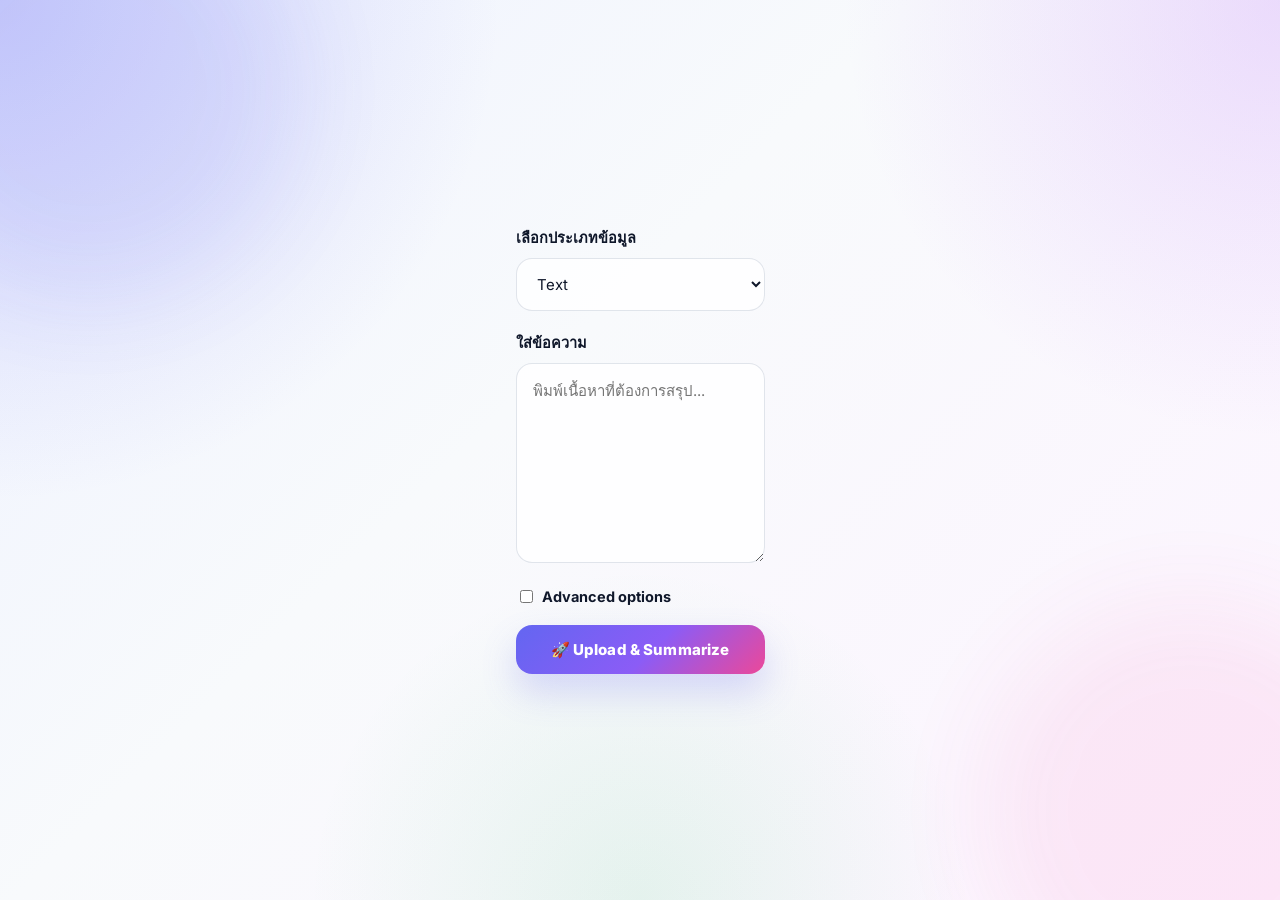
==== commit 14bb1623: "Advance Toggle enable" ====
--- a/index.html
+++ b/index.html
@@ -12,48 +12,52 @@
 </head>
 
 <body>
-  <div class="container">
-    <button class="theme-toggle" id="themeToggleBtn">🌙</button>
-    <h1>📚 LetMeLearn</h1>
-    <div class="subtitle">อัปโหลดเนื้อหา แล้วให้ระบบสรุปก่อนค่อยเลือกจำนวนข้อ Quiz</div>
+  <form id="uploadForm">
+  <div class="field">
+    <label for="data_type">เลือกประเภทข้อมูล</label>
+    <select id="data_type" name="data_type">
+      <option value="text">Text</option>
+      <option value="image">Image</option>
+      <option value="pdf">PDF</option>
+    </select>
+  </div>
 
-    <form id="uploadForm">
-      <div class="field">
-        <label for="data_type">เลือกประเภทข้อมูล</label>
-        <select id="data_type" name="data_type">
-          <option value="text">Text</option>
-          <option value="image">Image</option>
-          <option value="pdf">PDF</option>
-        </select>
-      </div>
+  <div class="field" id="textBox">
+    <label for="text_content">ใส่ข้อความ</label>
+    <textarea id="text_content" name="text_content" placeholder="พิมพ์เนื้อหาที่ต้องการสรุป..."></textarea>
+  </div>
 
-      <div class="field" id="textBox">
-        <label for="text_content">ใส่ข้อความ</label>
-        <textarea id="text_content" name="text_content" placeholder="พิมพ์เนื้อหาที่ต้องการสรุป..."></textarea>
-      </div>
+  <div class="field" id="fileBox" style="display: none;">
+    <label for="file">อัปโหลดไฟล์</label>
+    <input type="file" id="file" name="file" />
+  </div>
 
-      <div class="field" id="fileBox" style="display: none;">
-        <label for="file">อัปโหลดไฟล์</label>
-        <input type="file" id="file" name="file" />
-      </div>
+  <div class="advanced-toggle">
+    <label>
+      <input type="checkbox" id="advancedToggle">
+      Advanced options
+    </label>
+  </div>
 
-      <button class="submit-btn" id="submitBtn" type="submit">🚀 Upload & Summarize</button>
-    </form>
+  <div id="advancedOptions" style="display: none;">
+    <div class="form-group">
+      <label for="topicInput">หัวข้อที่อยากเรียน</label>
+      <input type="text" id="topicInput" placeholder="เช่น ระบบฮอร์โมน, กรด-เบส, แรงและการเคลื่อนที่">
+    </div>
 
-    <div class="progress-wrapper" id="progressWrapper">
-      <div class="progress-header">
-        <span>Processing...</span>
-        <span id="progressPercent">0%</span>
-      </div>
-      <div class="progress-bar">
-        <div class="progress-fill" id="progressFill"></div>
-      </div>
-      <div class="status-text" id="statusText">กำลังเริ่มประมวลผล...</div>
+    <div class="form-group">
+      <label for="levelInput">ระดับผู้เรียน</label>
+      <input type="text" id="levelInput" placeholder="เช่น ม.4, ม.5, มหาวิทยาลัย">
+    </div>
+
+    <div class="form-group">
+      <label for="goalInput">สิ่งที่ยังไม่เข้าใจ / อยากให้เน้น</label>
+      <textarea id="goalInput" rows="4" placeholder="เช่น อยากให้เน้นการสรุปแบบเข้าใจง่าย และยกตัวอย่าง"></textarea>
     </div>
   </div>
 
-
-
+  <button class="submit-btn" id="submitBtn" type="submit">🚀 Upload & Summarize</button>
+</form>
   <script src="static/script.js"></script>
 </body>
 
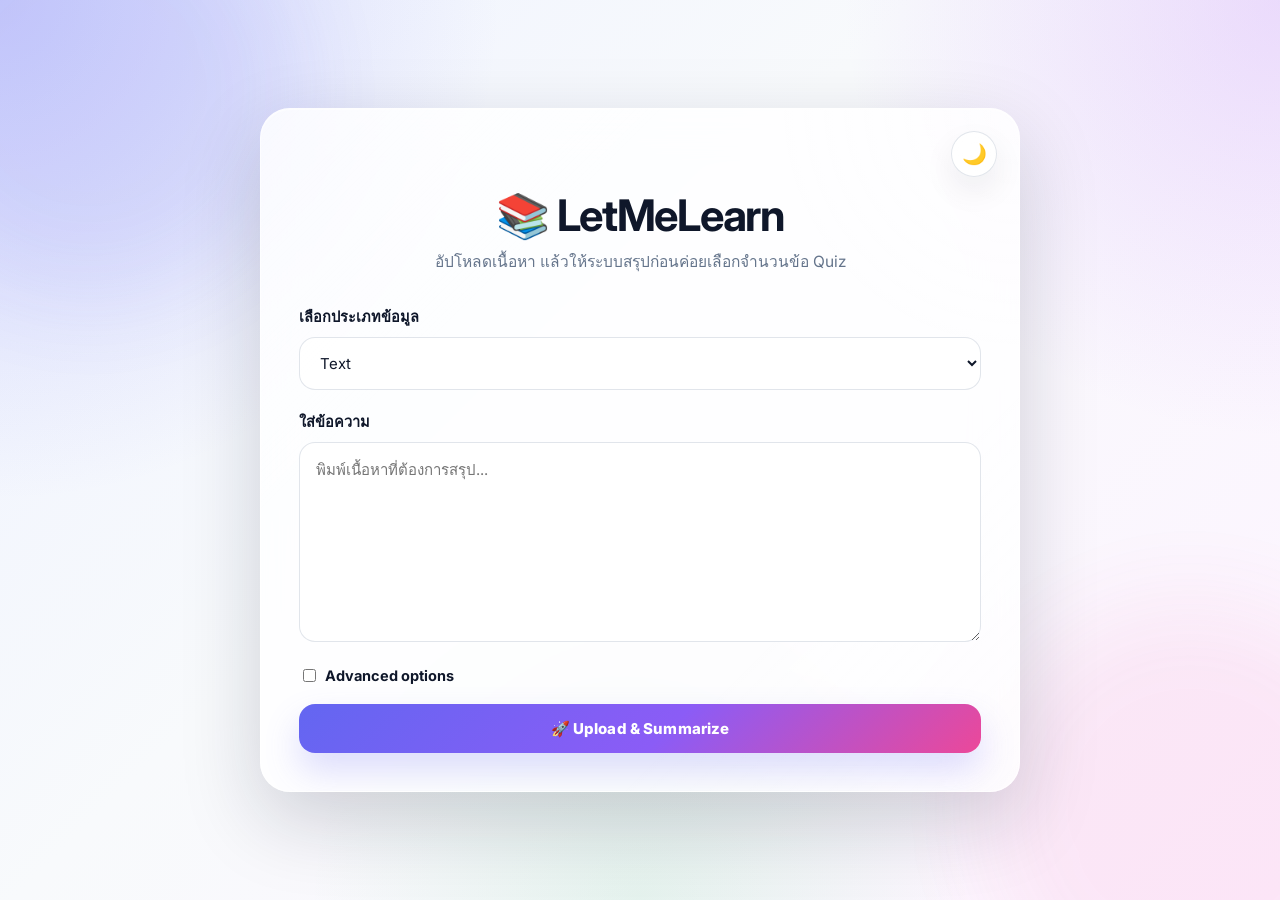
==== commit 339ec74a: "Index Suck Debug" ====
--- a/index.html
+++ b/index.html
@@ -12,27 +12,43 @@
 </head>
 
 <body>
-  <form id="uploadForm">
-  <div class="field">
-    <label for="data_type">เลือกประเภทข้อมูล</label>
-    <select id="data_type" name="data_type">
-      <option value="text">Text</option>
-      <option value="image">Image</option>
-      <option value="pdf">PDF</option>
-    </select>
-  </div>
+  <div class="container">
+    <button class="theme-toggle" id="themeToggleBtn">🌙</button>
+    <h1>📚 LetMeLearn</h1>
+    <div class="subtitle">อัปโหลดเนื้อหา แล้วให้ระบบสรุปก่อนค่อยเลือกจำนวนข้อ Quiz</div>
 
-  <div class="field" id="textBox">
-    <label for="text_content">ใส่ข้อความ</label>
-    <textarea id="text_content" name="text_content" placeholder="พิมพ์เนื้อหาที่ต้องการสรุป..."></textarea>
-  </div>
+    <form id="uploadForm">
+      <div class="field">
+        <label for="data_type">เลือกประเภทข้อมูล</label>
+        <select id="data_type" name="data_type">
+          <option value="text">Text</option>
+          <option value="image">Image</option>
+          <option value="pdf">PDF</option>
+        </select>
+      </div>
 
-  <div class="field" id="fileBox" style="display: none;">
-    <label for="file">อัปโหลดไฟล์</label>
-    <input type="file" id="file" name="file" />
-  </div>
+      <div class="field" id="textBox">
+        <label for="text_content">ใส่ข้อความ</label>
+        <textarea id="text_content" name="text_content" placeholder="พิมพ์เนื้อหาที่ต้องการสรุป..."></textarea>
+      </div>
 
-  <div class="advanced-toggle">
+      <div class="field" id="fileBox" style="display: none;">
+        <label for="file">อัปโหลดไฟล์</label>
+        <input type="file" id="file" name="file" />
+      </div>
+    </form>
+
+    <div class="progress-wrapper" id="progressWrapper">
+      <div class="progress-header">
+        <span>Processing...</span>
+        <span id="progressPercent">0%</span>
+      </div>
+      <div class="progress-bar">
+        <div class="progress-fill" id="progressFill"></div>
+      </div>
+      <div class="status-text" id="statusText">กำลังเริ่มประมวลผล...</div>
+    </div>
+    <div class="advanced-toggle">
     <label>
       <input type="checkbox" id="advancedToggle">
       Advanced options
@@ -55,9 +71,12 @@
       <textarea id="goalInput" rows="4" placeholder="เช่น อยากให้เน้นการสรุปแบบเข้าใจง่าย และยกตัวอย่าง"></textarea>
     </div>
   </div>
-
   <button class="submit-btn" id="submitBtn" type="submit">🚀 Upload & Summarize</button>
 </form>
+  </div>
+
+
+
   <script src="static/script.js"></script>
 </body>
 
